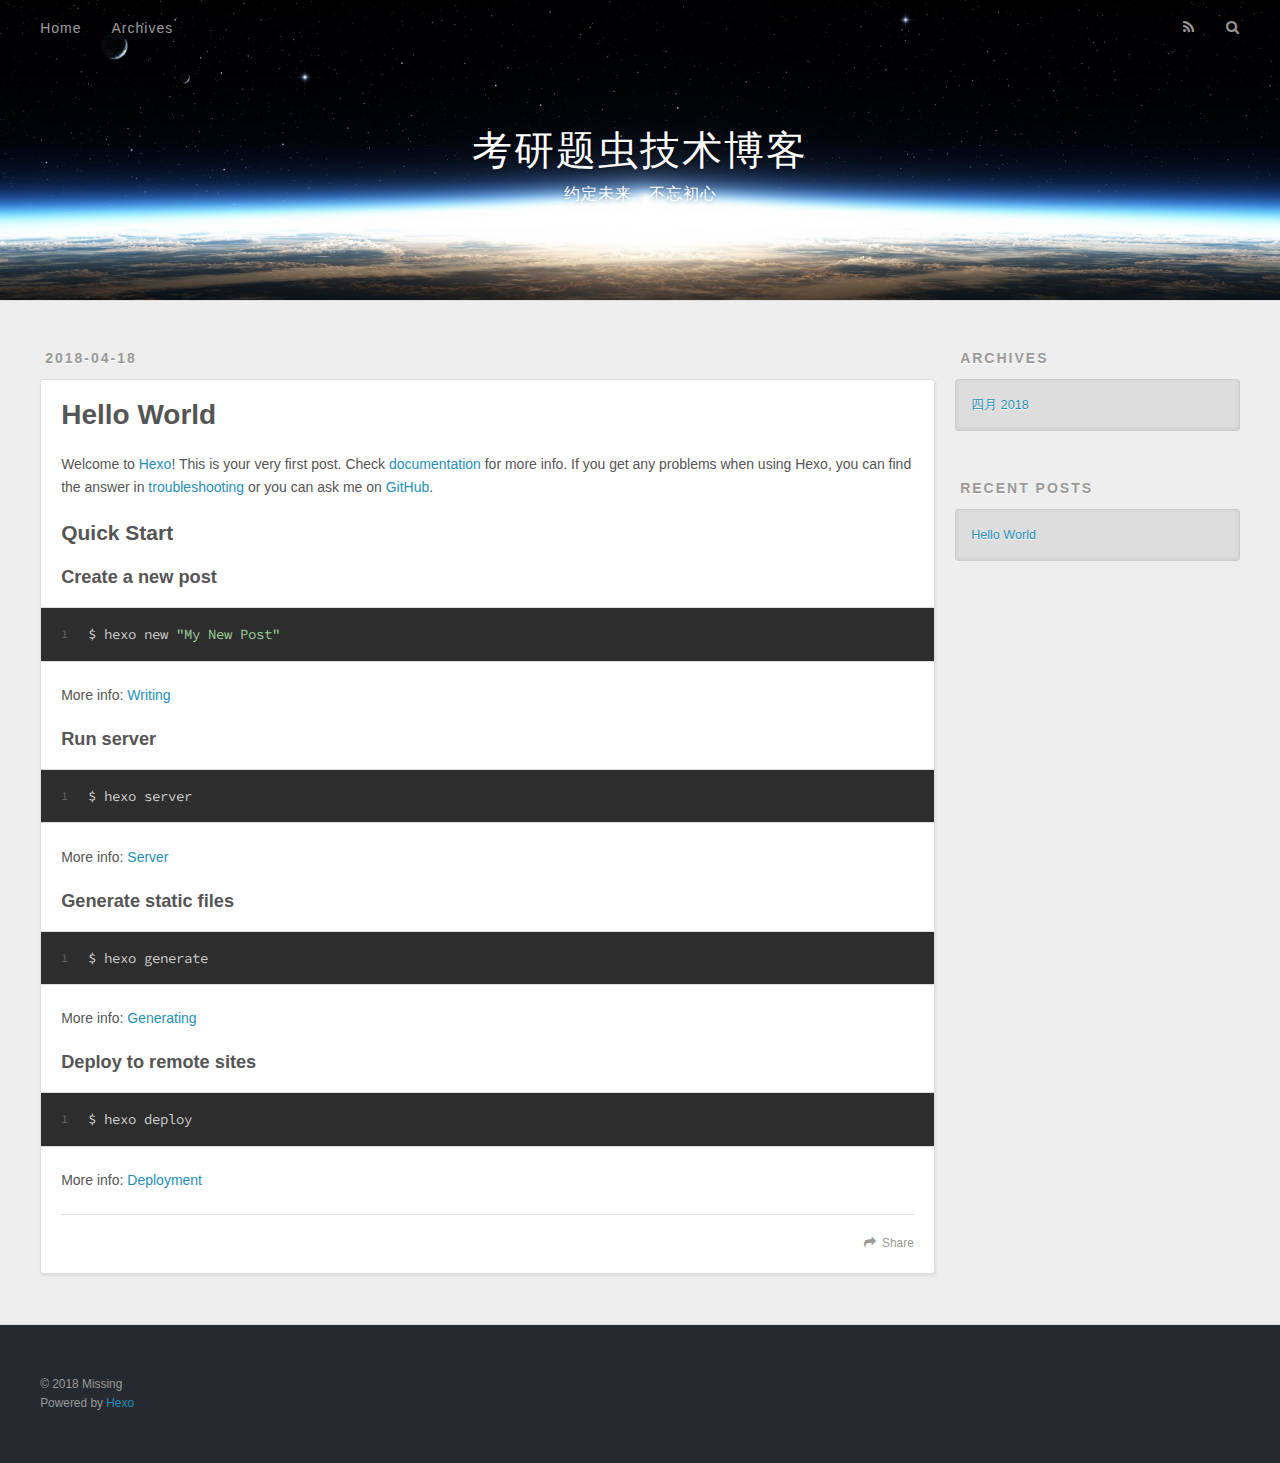
==== index.html @ b91910b0 "Site updated: 2018-04-18 16:21:21" ====
<!DOCTYPE html>
<html>
<head>
  <meta charset="utf-8">
  

  
  <title>考研题虫技术博客</title>
  <meta name="viewport" content="width=device-width, initial-scale=1, maximum-scale=1">
  <meta name="description" content="专注于教育学考研的App，你值得拥有！">
<meta property="og:type" content="website">
<meta property="og:title" content="考研题虫技术博客">
<meta property="og:url" content="http://yoursite.com/index.html">
<meta property="og:site_name" content="考研题虫技术博客">
<meta property="og:description" content="专注于教育学考研的App，你值得拥有！">
<meta property="og:locale" content="zh-cn">
<meta name="twitter:card" content="summary">
<meta name="twitter:title" content="考研题虫技术博客">
<meta name="twitter:description" content="专注于教育学考研的App，你值得拥有！">
  
    <link rel="alternate" href="/atom.xml" title="考研题虫技术博客" type="application/atom+xml">
  
  
    <link rel="icon" href="/favicon.png">
  
  
    <link href="//fonts.googleapis.com/css?family=Source+Code+Pro" rel="stylesheet" type="text/css">
  
  <link rel="stylesheet" href="/css/style.css">
</head>

<body>
  <div id="container">
    <div id="wrap">
      <header id="header">
  <div id="banner"></div>
  <div id="header-outer" class="outer">
    <div id="header-title" class="inner">
      <h1 id="logo-wrap">
        <a href="/" id="logo">考研题虫技术博客</a>
      </h1>
      
        <h2 id="subtitle-wrap">
          <a href="/" id="subtitle">约定未来，不忘初心</a>
        </h2>
      
    </div>
    <div id="header-inner" class="inner">
      <nav id="main-nav">
        <a id="main-nav-toggle" class="nav-icon"></a>
        
          <a class="main-nav-link" href="/">Home</a>
        
          <a class="main-nav-link" href="/archives">Archives</a>
        
      </nav>
      <nav id="sub-nav">
        
          <a id="nav-rss-link" class="nav-icon" href="/atom.xml" title="RSS Feed"></a>
        
        <a id="nav-search-btn" class="nav-icon" title="Search"></a>
      </nav>
      <div id="search-form-wrap">
        <form action="//google.com/search" method="get" accept-charset="UTF-8" class="search-form"><input type="search" name="q" class="search-form-input" placeholder="Search"><button type="submit" class="search-form-submit">&#xF002;</button><input type="hidden" name="sitesearch" value="http://yoursite.com"></form>
      </div>
    </div>
  </div>
</header>
      <div class="outer">
        <section id="main">
  
    <article id="post-hello-world" class="article article-type-post" itemscope itemprop="blogPost">
  <div class="article-meta">
    <a href="/2018/04/18/hello-world/" class="article-date">
  <time datetime="2018-04-18T08:07:05.102Z" itemprop="datePublished">2018-04-18</time>
</a>
    
  </div>
  <div class="article-inner">
    
    
      <header class="article-header">
        
  
    <h1 itemprop="name">
      <a class="article-title" href="/2018/04/18/hello-world/">Hello World</a>
    </h1>
  

      </header>
    
    <div class="article-entry" itemprop="articleBody">
      
        <p>Welcome to <a href="https://hexo.io/" target="_blank" rel="noopener">Hexo</a>! This is your very first post. Check <a href="https://hexo.io/docs/" target="_blank" rel="noopener">documentation</a> for more info. If you get any problems when using Hexo, you can find the answer in <a href="https://hexo.io/docs/troubleshooting.html" target="_blank" rel="noopener">troubleshooting</a> or you can ask me on <a href="https://github.com/hexojs/hexo/issues" target="_blank" rel="noopener">GitHub</a>.</p>
<h2 id="Quick-Start"><a href="#Quick-Start" class="headerlink" title="Quick Start"></a>Quick Start</h2><h3 id="Create-a-new-post"><a href="#Create-a-new-post" class="headerlink" title="Create a new post"></a>Create a new post</h3><figure class="highlight bash"><table><tr><td class="gutter"><pre><span class="line">1</span><br></pre></td><td class="code"><pre><span class="line">$ hexo new <span class="string">"My New Post"</span></span><br></pre></td></tr></table></figure>
<p>More info: <a href="https://hexo.io/docs/writing.html" target="_blank" rel="noopener">Writing</a></p>
<h3 id="Run-server"><a href="#Run-server" class="headerlink" title="Run server"></a>Run server</h3><figure class="highlight bash"><table><tr><td class="gutter"><pre><span class="line">1</span><br></pre></td><td class="code"><pre><span class="line">$ hexo server</span><br></pre></td></tr></table></figure>
<p>More info: <a href="https://hexo.io/docs/server.html" target="_blank" rel="noopener">Server</a></p>
<h3 id="Generate-static-files"><a href="#Generate-static-files" class="headerlink" title="Generate static files"></a>Generate static files</h3><figure class="highlight bash"><table><tr><td class="gutter"><pre><span class="line">1</span><br></pre></td><td class="code"><pre><span class="line">$ hexo generate</span><br></pre></td></tr></table></figure>
<p>More info: <a href="https://hexo.io/docs/generating.html" target="_blank" rel="noopener">Generating</a></p>
<h3 id="Deploy-to-remote-sites"><a href="#Deploy-to-remote-sites" class="headerlink" title="Deploy to remote sites"></a>Deploy to remote sites</h3><figure class="highlight bash"><table><tr><td class="gutter"><pre><span class="line">1</span><br></pre></td><td class="code"><pre><span class="line">$ hexo deploy</span><br></pre></td></tr></table></figure>
<p>More info: <a href="https://hexo.io/docs/deployment.html" target="_blank" rel="noopener">Deployment</a></p>

      
    </div>
    <footer class="article-footer">
      <a data-url="http://yoursite.com/2018/04/18/hello-world/" data-id="cjg4tvhi80000l7fyhtbdr0o0" class="article-share-link">Share</a>
      
      
    </footer>
  </div>
  
</article>


  


</section>
        
          <aside id="sidebar">
  
    

  
    

  
    
  
    
  <div class="widget-wrap">
    <h3 class="widget-title">Archives</h3>
    <div class="widget">
      <ul class="archive-list"><li class="archive-list-item"><a class="archive-list-link" href="/archives/2018/04/">四月 2018</a></li></ul>
    </div>
  </div>


  
    
  <div class="widget-wrap">
    <h3 class="widget-title">Recent Posts</h3>
    <div class="widget">
      <ul>
        
          <li>
            <a href="/2018/04/18/hello-world/">Hello World</a>
          </li>
        
      </ul>
    </div>
  </div>

  
</aside>
        
      </div>
      <footer id="footer">
  
  <div class="outer">
    <div id="footer-info" class="inner">
      &copy; 2018 Missing<br>
      Powered by <a href="http://hexo.io/" target="_blank">Hexo</a>
    </div>
  </div>
</footer>
    </div>
    <nav id="mobile-nav">
  
    <a href="/" class="mobile-nav-link">Home</a>
  
    <a href="/archives" class="mobile-nav-link">Archives</a>
  
</nav>
    

<script src="//ajax.googleapis.com/ajax/libs/jquery/2.0.3/jquery.min.js"></script>


  <link rel="stylesheet" href="/fancybox/jquery.fancybox.css">
  <script src="/fancybox/jquery.fancybox.pack.js"></script>


<script src="/js/script.js"></script>



  </div>
</body>
</html>
---- css/style.css ----
body {
  width: 100%;
}
body:before,
body:after {
  content: "";
  display: table;
}
body:after {
  clear: both;
}
html,
body,
div,
span,
applet,
object,
iframe,
h1,
h2,
h3,
h4,
h5,
h6,
p,
blockquote,
pre,
a,
abbr,
acronym,
address,
big,
cite,
code,
del,
dfn,
em,
img,
ins,
kbd,
q,
s,
samp,
small,
strike,
strong,
sub,
sup,
tt,
var,
dl,
dt,
dd,
ol,
ul,
li,
fieldset,
form,
label,
legend,
table,
caption,
tbody,
tfoot,
thead,
tr,
th,
td {
  margin: 0;
  padding: 0;
  border: 0;
  outline: 0;
  font-weight: inherit;
  font-style: inherit;
  font-family: inherit;
  font-size: 100%;
  vertical-align: baseline;
}
body {
  line-height: 1;
  color: #000;
  background: #fff;
}
ol,
ul {
  list-style: none;
}
table {
  border-collapse: separate;
  border-spacing: 0;
  vertical-align: middle;
}
caption,
th,
td {
  text-align: left;
  font-weight: normal;
  vertical-align: middle;
}
a img {
  border: none;
}
input,
button {
  margin: 0;
  padding: 0;
}
input::-moz-focus-inner,
button::-moz-focus-inner {
  border: 0;
  padding: 0;
}
@font-face {
  font-family: FontAwesome;
  font-style: normal;
  font-weight: normal;
  src: url("fonts/fontawesome-webfont.eot?v=#4.0.3");
  src: url("fonts/fontawesome-webfont.eot?#iefix&v=#4.0.3") format("embedded-opentype"), url("fonts/fontawesome-webfont.woff?v=#4.0.3") format("woff"), url("fonts/fontawesome-webfont.ttf?v=#4.0.3") format("truetype"), url("fonts/fontawesome-webfont.svg#fontawesomeregular?v=#4.0.3") format("svg");
}
html,
body,
#container {
  height: 100%;
}
body {
  background: #eee;
  font: 14px -apple-system, BlinkMacSystemFont, "Segoe UI", "Roboto", "Oxygen", "Ubuntu", "Cantarell", "Fira Sans", "Droid Sans", "Helvetica Neue", sans-serif;
  -webkit-text-size-adjust: 100%;
}
.outer {
  max-width: 1220px;
  margin: 0 auto;
  padding: 0 20px;
}
.outer:before,
.outer:after {
  content: "";
  display: table;
}
.outer:after {
  clear: both;
}
.inner {
  display: inline;
  float: left;
  width: 98.33333333333333%;
  margin: 0 0.833333333333333%;
}
.left,
.alignleft {
  float: left;
}
.right,
.alignright {
  float: right;
}
.clear {
  clear: both;
}
#container {
  position: relative;
}
.mobile-nav-on {
  overflow: hidden;
}
#wrap {
  height: 100%;
  width: 100%;
  position: absolute;
  top: 0;
  left: 0;
  -webkit-transition: 0.2s ease-out;
  -moz-transition: 0.2s ease-out;
  -ms-transition: 0.2s ease-out;
  transition: 0.2s ease-out;
  z-index: 1;
  background: #eee;
}
.mobile-nav-on #wrap {
  left: 280px;
}
@media screen and (min-width: 768px) {
  #main {
    display: inline;
    float: left;
    width: 73.33333333333333%;
    margin: 0 0.833333333333333%;
  }
}
.article-date,
.article-category-link,
.archive-year,
.widget-title {
  text-decoration: none;
  text-transform: uppercase;
  letter-spacing: 2px;
  color: #999;
  margin-bottom: 1em;
  margin-left: 5px;
  line-height: 1em;
  text-shadow: 0 1px #fff;
  font-weight: bold;
}
.article-inner,
.archive-article-inner {
  background: #fff;
  -webkit-box-shadow: 1px 2px 3px #ddd;
  box-shadow: 1px 2px 3px #ddd;
  border: 1px solid #ddd;
  border-radius: 3px;
}
.article-entry h1,
.widget h1 {
  font-size: 2em;
}
.article-entry h2,
.widget h2 {
  font-size: 1.5em;
}
.article-entry h3,
.widget h3 {
  font-size: 1.3em;
}
.article-entry h4,
.widget h4 {
  font-size: 1.2em;
}
.article-entry h5,
.widget h5 {
  font-size: 1em;
}
.article-entry h6,
.widget h6 {
  font-size: 1em;
  color: #999;
}
.article-entry hr,
.widget hr {
  border: 1px dashed #ddd;
}
.article-entry strong,
.widget strong {
  font-weight: bold;
}
.article-entry em,
.widget em,
.article-entry cite,
.widget cite {
  font-style: italic;
}
.article-entry sup,
.widget sup,
.article-entry sub,
.widget sub {
  font-size: 0.75em;
  line-height: 0;
  position: relative;
  vertical-align: baseline;
}
.article-entry sup,
.widget sup {
  top: -0.5em;
}
.article-entry sub,
.widget sub {
  bottom: -0.2em;
}
.article-entry small,
.widget small {
  font-size: 0.85em;
}
.article-entry acronym,
.widget acronym,
.article-entry abbr,
.widget abbr {
  border-bottom: 1px dotted;
}
.article-entry ul,
.widget ul,
.article-entry ol,
.widget ol,
.article-entry dl,
.widget dl {
  margin: 0 20px;
  line-height: 1.6em;
}
.article-entry ul ul,
.widget ul ul,
.article-entry ol ul,
.widget ol ul,
.article-entry ul ol,
.widget ul ol,
.article-entry ol ol,
.widget ol ol {
  margin-top: 0;
  margin-bottom: 0;
}
.article-entry ul,
.widget ul {
  list-style: disc;
}
.article-entry ol,
.widget ol {
  list-style: decimal;
}
.article-entry dt,
.widget dt {
  font-weight: bold;
}
#header {
  height: 300px;
  position: relative;
  border-bottom: 1px solid #ddd;
}
#header:before,
#header:after {
  content: "";
  position: absolute;
  left: 0;
  right: 0;
  height: 40px;
}
#header:before {
  top: 0;
  background: -webkit-linear-gradient(rgba(0,0,0,0.2), transparent);
  background: -moz-linear-gradient(rgba(0,0,0,0.2), transparent);
  background: -ms-linear-gradient(rgba(0,0,0,0.2), transparent);
  background: linear-gradient(rgba(0,0,0,0.2), transparent);
}
#header:after {
  bottom: 0;
  background: -webkit-linear-gradient(transparent, rgba(0,0,0,0.2));
  background: -moz-linear-gradient(transparent, rgba(0,0,0,0.2));
  background: -ms-linear-gradient(transparent, rgba(0,0,0,0.2));
  background: linear-gradient(transparent, rgba(0,0,0,0.2));
}
#header-outer {
  height: 100%;
  position: relative;
}
#header-inner {
  position: relative;
  overflow: hidden;
}
#banner {
  position: absolute;
  top: 0;
  left: 0;
  width: 100%;
  height: 100%;
  background: url("images/banner.jpg") center #000;
  -webkit-background-size: cover;
  -moz-background-size: cover;
  background-size: cover;
  z-index: -1;
}
#header-title {
  text-align: center;
  height: 40px;
  position: absolute;
  top: 50%;
  left: 0;
  margin-top: -20px;
}
#logo,
#subtitle {
  text-decoration: none;
  color: #fff;
  font-weight: 300;
  text-shadow: 0 1px 4px rgba(0,0,0,0.3);
}
#logo {
  font-size: 40px;
  line-height: 40px;
  letter-spacing: 2px;
}
#subtitle {
  font-size: 16px;
  line-height: 16px;
  letter-spacing: 1px;
}
#subtitle-wrap {
  margin-top: 16px;
}
#main-nav {
  float: left;
  margin-left: -15px;
}
.nav-icon,
.main-nav-link {
  float: left;
  color: #fff;
  opacity: 0.6;
  text-decoration: none;
  text-shadow: 0 1px rgba(0,0,0,0.2);
  -webkit-transition: opacity 0.2s;
  -moz-transition: opacity 0.2s;
  -ms-transition: opacity 0.2s;
  transition: opacity 0.2s;
  display: block;
  padding: 20px 15px;
}
.nav-icon:hover,
.main-nav-link:hover {
  opacity: 1;
}
.nav-icon {
  font-family: FontAwesome;
  text-align: center;
  font-size: 14px;
  width: 14px;
  height: 14px;
  padding: 20px 15px;
  position: relative;
  cursor: pointer;
}
.main-nav-link {
  font-weight: 300;
  letter-spacing: 1px;
}
@media screen and (max-width: 479px) {
  .main-nav-link {
    display: none;
  }
}
#main-nav-toggle {
  display: none;
}
#main-nav-toggle:before {
  content: "\f0c9";
}
@media screen and (max-width: 479px) {
  #main-nav-toggle {
    display: block;
  }
}
#sub-nav {
  float: right;
  margin-right: -15px;
}
#nav-rss-link:before {
  content: "\f09e";
}
#nav-search-btn:before {
  content: "\f002";
}
#search-form-wrap {
  position: absolute;
  top: 15px;
  width: 150px;
  height: 30px;
  right: -150px;
  opacity: 0;
  -webkit-transition: 0.2s ease-out;
  -moz-transition: 0.2s ease-out;
  -ms-transition: 0.2s ease-out;
  transition: 0.2s ease-out;
}
#search-form-wrap.on {
  opacity: 1;
  right: 0;
}
@media screen and (max-width: 479px) {
  #search-form-wrap {
    width: 100%;
    right: -100%;
  }
}
.search-form {
  position: absolute;
  top: 0;
  left: 0;
  right: 0;
  background: #fff;
  padding: 5px 15px;
  border-radius: 15px;
  -webkit-box-shadow: 0 0 10px rgba(0,0,0,0.3);
  box-shadow: 0 0 10px rgba(0,0,0,0.3);
}
.search-form-input {
  border: none;
  background: none;
  color: #555;
  width: 100%;
  font: 13px -apple-system, BlinkMacSystemFont, "Segoe UI", "Roboto", "Oxygen", "Ubuntu", "Cantarell", "Fira Sans", "Droid Sans", "Helvetica Neue", sans-serif;
  outline: none;
}
.search-form-input::-webkit-search-results-decoration,
.search-form-input::-webkit-search-cancel-button {
  -webkit-appearance: none;
}
.search-form-submit {
  position: absolute;
  top: 50%;
  right: 10px;
  margin-top: -7px;
  font: 13px FontAwesome;
  border: none;
  background: none;
  color: #bbb;
  cursor: pointer;
}
.search-form-submit:hover,
.search-form-submit:focus {
  color: #777;
}
.article {
  margin: 50px 0;
}
.article-inner {
  overflow: hidden;
}
.article-meta:before,
.article-meta:after {
  content: "";
  display: table;
}
.article-meta:after {
  clear: both;
}
.article-date {
  float: left;
}
.article-category {
  float: left;
  line-height: 1em;
  color: #ccc;
  text-shadow: 0 1px #fff;
  margin-left: 8px;
}
.article-category:before {
  content: "\2022";
}
.article-category-link {
  margin: 0 12px 1em;
}
.article-header {
  padding: 20px 20px 0;
}
.article-title {
  text-decoration: none;
  font-size: 2em;
  font-weight: bold;
  color: #555;
  line-height: 1.1em;
  -webkit-transition: color 0.2s;
  -moz-transition: color 0.2s;
  -ms-transition: color 0.2s;
  transition: color 0.2s;
}
a.article-title:hover {
  color: #258fb8;
}
.article-entry {
  color: #555;
  padding: 0 20px;
}
.article-entry:before,
.article-entry:after {
  content: "";
  display: table;
}
.article-entry:after {
  clear: both;
}
.article-entry p,
.article-entry table {
  line-height: 1.6em;
  margin: 1.6em 0;
}
.article-entry h1,
.article-entry h2,
.article-entry h3,
.article-entry h4,
.article-entry h5,
.article-entry h6 {
  font-weight: bold;
}
.article-entry h1,
.article-entry h2,
.article-entry h3,
.article-entry h4,
.article-entry h5,
.article-entry h6 {
  line-height: 1.1em;
  margin: 1.1em 0;
}
.article-entry a {
  color: #258fb8;
  text-decoration: none;
}
.article-entry a:hover {
  text-decoration: underline;
}
.article-entry ul,
.article-entry ol,
.article-entry dl {
  margin-top: 1.6em;
  margin-bottom: 1.6em;
}
.article-entry img,
.article-entry video {
  max-width: 100%;
  height: auto;
  display: block;
  margin: auto;
}
.article-entry iframe {
  border: none;
}
.article-entry table {
  width: 100%;
  border-collapse: collapse;
  border-spacing: 0;
}
.article-entry th {
  font-weight: bold;
  border-bottom: 3px solid #ddd;
  padding-bottom: 0.5em;
}
.article-entry td {
  border-bottom: 1px solid #ddd;
  padding: 10px 0;
}
.article-entry blockquote {
  font-family: Georgia, "Times New Roman", serif;
  font-size: 1.4em;
  margin: 1.6em 20px;
  text-align: center;
}
.article-entry blockquote footer {
  font-size: 14px;
  margin: 1.6em 0;
  font-family: -apple-system, BlinkMacSystemFont, "Segoe UI", "Roboto", "Oxygen", "Ubuntu", "Cantarell", "Fira Sans", "Droid Sans", "Helvetica Neue", sans-serif;
}
.article-entry blockquote footer cite:before {
  content: "—";
  padding: 0 0.5em;
}
.article-entry .pullquote {
  text-align: left;
  width: 45%;
  margin: 0;
}
.article-entry .pullquote.left {
  margin-left: 0.5em;
  margin-right: 1em;
}
.article-entry .pullquote.right {
  margin-right: 0.5em;
  margin-left: 1em;
}
.article-entry .caption {
  color: #999;
  display: block;
  font-size: 0.9em;
  margin-top: 0.5em;
  position: relative;
  text-align: center;
}
.article-entry .video-container {
  position: relative;
  padding-top: 56.25%;
  height: 0;
  overflow: hidden;
}
.article-entry .video-container iframe,
.article-entry .video-container object,
.article-entry .video-container embed {
  position: absolute;
  top: 0;
  left: 0;
  width: 100%;
  height: 100%;
  margin-top: 0;
}
.article-more-link a {
  display: inline-block;
  line-height: 1em;
  padding: 6px 15px;
  border-radius: 15px;
  background: #eee;
  color: #999;
  text-shadow: 0 1px #fff;
  text-decoration: none;
}
.article-more-link a:hover {
  background: #258fb8;
  color: #fff;
  text-decoration: none;
  text-shadow: 0 1px #1e7293;
}
.article-footer {
  font-size: 0.85em;
  line-height: 1.6em;
  border-top: 1px solid #ddd;
  padding-top: 1.6em;
  margin: 0 20px 20px;
}
.article-footer:before,
.article-footer:after {
  content: "";
  display: table;
}
.article-footer:after {
  clear: both;
}
.article-footer a {
  color: #999;
  text-decoration: none;
}
.article-footer a:hover {
  color: #555;
}
.article-tag-list-item {
  float: left;
  margin-right: 10px;
}
.article-tag-list-link:before {
  content: "#";
}
.article-comment-link {
  float: right;
}
.article-comment-link:before {
  content: "\f075";
  font-family: FontAwesome;
  padding-right: 8px;
}
.article-share-link {
  cursor: pointer;
  float: right;
  margin-left: 20px;
}
.article-share-link:before {
  content: "\f064";
  font-family: FontAwesome;
  padding-right: 6px;
}
#article-nav {
  position: relative;
}
#article-nav:before,
#article-nav:after {
  content: "";
  display: table;
}
#article-nav:after {
  clear: both;
}
@media screen and (min-width: 768px) {
  #article-nav {
    margin: 50px 0;
  }
  #article-nav:before {
    width: 8px;
    height: 8px;
    position: absolute;
    top: 50%;
    left: 50%;
    margin-top: -4px;
    margin-left: -4px;
    content: "";
    border-radius: 50%;
    background: #ddd;
    -webkit-box-shadow: 0 1px 2px #fff;
    box-shadow: 0 1px 2px #fff;
  }
}
.article-nav-link-wrap {
  text-decoration: none;
  text-shadow: 0 1px #fff;
  color: #999;
  -webkit-box-sizing: border-box;
  -moz-box-sizing: border-box;
  box-sizing: border-box;
  margin-top: 50px;
  text-align: center;
  display: block;
}
.article-nav-link-wrap:hover {
  color: #555;
}
@media screen and (min-width: 768px) {
  .article-nav-link-wrap {
    width: 50%;
    margin-top: 0;
  }
}
@media screen and (min-width: 768px) {
  #article-nav-newer {
    float: left;
    text-align: right;
    padding-right: 20px;
  }
}
@media screen and (min-width: 768px) {
  #article-nav-older {
    float: right;
    text-align: left;
    padding-left: 20px;
  }
}
.article-nav-caption {
  text-transform: uppercase;
  letter-spacing: 2px;
  color: #ddd;
  line-height: 1em;
  font-weight: bold;
}
#article-nav-newer .article-nav-caption {
  margin-right: -2px;
}
.article-nav-title {
  font-size: 0.85em;
  line-height: 1.6em;
  margin-top: 0.5em;
}
.article-share-box {
  position: absolute;
  display: none;
  background: #fff;
  -webkit-box-shadow: 1px 2px 10px rgba(0,0,0,0.2);
  box-shadow: 1px 2px 10px rgba(0,0,0,0.2);
  border-radius: 3px;
  margin-left: -145px;
  overflow: hidden;
  z-index: 1;
}
.article-share-box.on {
  display: block;
}
.article-share-input {
  width: 100%;
  background: none;
  -webkit-box-sizing: border-box;
  -moz-box-sizing: border-box;
  box-sizing: border-box;
  font: 14px -apple-system, BlinkMacSystemFont, "Segoe UI", "Roboto", "Oxygen", "Ubuntu", "Cantarell", "Fira Sans", "Droid Sans", "Helvetica Neue", sans-serif;
  padding: 0 15px;
  color: #555;
  outline: none;
  border: 1px solid #ddd;
  border-radius: 3px 3px 0 0;
  height: 36px;
  line-height: 36px;
}
.article-share-links {
  background: #eee;
}
.article-share-links:before,
.article-share-links:after {
  content: "";
  display: table;
}
.article-share-links:after {
  clear: both;
}
.article-share-twitter,
.article-share-facebook,
.article-share-pinterest,
.article-share-google {
  width: 50px;
  height: 36px;
  display: block;
  float: left;
  position: relative;
  color: #999;
  text-shadow: 0 1px #fff;
}
.article-share-twitter:before,
.article-share-facebook:before,
.article-share-pinterest:before,
.article-share-google:before {
  font-size: 20px;
  font-family: FontAwesome;
  width: 20px;
  height: 20px;
  position: absolute;
  top: 50%;
  left: 50%;
  margin-top: -10px;
  margin-left: -10px;
  text-align: center;
}
.article-share-twitter:hover,
.article-share-facebook:hover,
.article-share-pinterest:hover,
.article-share-google:hover {
  color: #fff;
}
.article-share-twitter:before {
  content: "\f099";
}
.article-share-twitter:hover {
  background: #00aced;
  text-shadow: 0 1px #008abe;
}
.article-share-facebook:before {
  content: "\f09a";
}
.article-share-facebook:hover {
  background: #3b5998;
  text-shadow: 0 1px #2f477a;
}
.article-share-pinterest:before {
  content: "\f0d2";
}
.article-share-pinterest:hover {
  background: #cb2027;
  text-shadow: 0 1px #a21a1f;
}
.article-share-google:before {
  content: "\f0d5";
}
.article-share-google:hover {
  background: #dd4b39;
  text-shadow: 0 1px #be3221;
}
.article-gallery {
  background: #000;
  position: relative;
}
.article-gallery-photos {
  position: relative;
  overflow: hidden;
}
.article-gallery-img {
  display: none;
  max-width: 100%;
}
.article-gallery-img:first-child {
  display: block;
}
.article-gallery-img.loaded {
  position: absolute;
  display: block;
}
.article-gallery-img img {
  display: block;
  max-width: 100%;
  margin: 0 auto;
}
#comments {
  background: #fff;
  -webkit-box-shadow: 1px 2px 3px #ddd;
  box-shadow: 1px 2px 3px #ddd;
  padding: 20px;
  border: 1px solid #ddd;
  border-radius: 3px;
  margin: 50px 0;
}
#comments a {
  color: #258fb8;
}
.archives-wrap {
  margin: 50px 0;
}
.archives:before,
.archives:after {
  content: "";
  display: table;
}
.archives:after {
  clear: both;
}
.archive-year-wrap {
  margin-bottom: 1em;
}
.archives {
  -webkit-column-gap: 10px;
  -moz-column-gap: 10px;
  column-gap: 10px;
}
@media screen and (min-width: 480px) and (max-width: 767px) {
  .archives {
    -webkit-column-count: 2;
    -moz-column-count: 2;
    column-count: 2;
  }
}
@media screen and (min-width: 768px) {
  .archives {
    -webkit-column-count: 3;
    -moz-column-count: 3;
    column-count: 3;
  }
}
.archive-article {
  -webkit-column-break-inside: avoid;
  page-break-inside: avoid;
  overflow: hidden;
  break-inside: avoid-column;
}
.archive-article-inner {
  padding: 10px;
  margin-bottom: 15px;
}
.archive-article-title {
  text-decoration: none;
  font-weight: bold;
  color: #555;
  -webkit-transition: color 0.2s;
  -moz-transition: color 0.2s;
  -ms-transition: color 0.2s;
  transition: color 0.2s;
  line-height: 1.6em;
}
.archive-article-title:hover {
  color: #258fb8;
}
.archive-article-footer {
  margin-top: 1em;
}
.archive-article-date {
  color: #999;
  text-decoration: none;
  font-size: 0.85em;
  line-height: 1em;
  margin-bottom: 0.5em;
  display: block;
}
#page-nav {
  margin: 50px auto;
  background: #fff;
  -webkit-box-shadow: 1px 2px 3px #ddd;
  box-shadow: 1px 2px 3px #ddd;
  border: 1px solid #ddd;
  border-radius: 3px;
  text-align: center;
  color: #999;
  overflow: hidden;
}
#page-nav:before,
#page-nav:after {
  content: "";
  display: table;
}
#page-nav:after {
  clear: both;
}
#page-nav a,
#page-nav span {
  padding: 10px 20px;
  line-height: 1;
  height: 2ex;
}
#page-nav a {
  color: #999;
  text-decoration: none;
}
#page-nav a:hover {
  background: #999;
  color: #fff;
}
#page-nav .prev {
  float: left;
}
#page-nav .next {
  float: right;
}
#page-nav .page-number {
  display: inline-block;
}
@media screen and (max-width: 479px) {
  #page-nav .page-number {
    display: none;
  }
}
#page-nav .current {
  color: #555;
  font-weight: bold;
}
#page-nav .space {
  color: #ddd;
}
#footer {
  background: #262a30;
  padding: 50px 0;
  border-top: 1px solid #ddd;
  color: #999;
}
#footer a {
  color: #258fb8;
  text-decoration: none;
}
#footer a:hover {
  text-decoration: underline;
}
#footer-info {
  line-height: 1.6em;
  font-size: 0.85em;
}
.article-entry pre,
.article-entry .highlight {
  background: #2d2d2d;
  margin: 0 -20px;
  padding: 15px 20px;
  border-style: solid;
  border-color: #ddd;
  border-width: 1px 0;
  overflow: auto;
  color: #ccc;
  line-height: 22.400000000000002px;
}
.article-entry .highlight .gutter pre,
.article-entry .gist .gist-file .gist-data .line-numbers {
  color: #666;
  font-size: 0.85em;
}
.article-entry pre,
.article-entry code {
  font-family: "Source Code Pro", Consolas, Monaco, Menlo, Consolas, monospace;
}
.article-entry code {
  background: #eee;
  text-shadow: 0 1px #fff;
  padding: 0 0.3em;
}
.article-entry pre code {
  background: none;
  text-shadow: none;
  padding: 0;
}
.article-entry .highlight pre {
  border: none;
  margin: 0;
  padding: 0;
}
.article-entry .highlight table {
  margin: 0;
  width: auto;
}
.article-entry .highlight td {
  border: none;
  padding: 0;
}
.article-entry .highlight figcaption {
  font-size: 0.85em;
  color: #999;
  line-height: 1em;
  margin-bottom: 1em;
}
.article-entry .highlight figcaption:before,
.article-entry .highlight figcaption:after {
  content: "";
  display: table;
}
.article-entry .highlight figcaption:after {
  clear: both;
}
.article-entry .highlight figcaption a {
  float: right;
}
.article-entry .highlight .gutter pre {
  text-align: right;
  padding-right: 20px;
}
.article-entry .highlight .line {
  height: 22.400000000000002px;
}
.article-entry .highlight .line.marked {
  background: #515151;
}
.article-entry .gist {
  margin: 0 -20px;
  border-style: solid;
  border-color: #ddd;
  border-width: 1px 0;
  background: #2d2d2d;
  padding: 15px 20px 15px 0;
}
.article-entry .gist .gist-file {
  border: none;
  font-family: "Source Code Pro", Consolas, Monaco, Menlo, Consolas, monospace;
  margin: 0;
}
.article-entry .gist .gist-file .gist-data {
  background: none;
  border: none;
}
.article-entry .gist .gist-file .gist-data .line-numbers {
  background: none;
  border: none;
  padding: 0 20px 0 0;
}
.article-entry .gist .gist-file .gist-data .line-data {
  padding: 0 !important;
}
.article-entry .gist .gist-file .highlight {
  margin: 0;
  padding: 0;
  border: none;
}
.article-entry .gist .gist-file .gist-meta {
  background: #2d2d2d;
  color: #999;
  font: 0.85em -apple-system, BlinkMacSystemFont, "Segoe UI", "Roboto", "Oxygen", "Ubuntu", "Cantarell", "Fira Sans", "Droid Sans", "Helvetica Neue", sans-serif;
  text-shadow: 0 0;
  padding: 0;
  margin-top: 1em;
  margin-left: 20px;
}
.article-entry .gist .gist-file .gist-meta a {
  color: #258fb8;
  font-weight: normal;
}
.article-entry .gist .gist-file .gist-meta a:hover {
  text-decoration: underline;
}
pre .comment,
pre .title {
  color: #999;
}
pre .variable,
pre .attribute,
pre .tag,
pre .regexp,
pre .ruby .constant,
pre .xml .tag .title,
pre .xml .pi,
pre .xml .doctype,
pre .html .doctype,
pre .css .id,
pre .css .class,
pre .css .pseudo {
  color: #f2777a;
}
pre .number,
pre .preprocessor,
pre .built_in,
pre .literal,
pre .params,
pre .constant {
  color: #f99157;
}
pre .class,
pre .ruby .class .title,
pre .css .rules .attribute {
  color: #9c9;
}
pre .string,
pre .value,
pre .inheritance,
pre .header,
pre .ruby .symbol,
pre .xml .cdata {
  color: #9c9;
}
pre .css .hexcolor {
  color: #6cc;
}
pre .function,
pre .python .decorator,
pre .python .title,
pre .ruby .function .title,
pre .ruby .title .keyword,
pre .perl .sub,
pre .javascript .title,
pre .coffeescript .title {
  color: #69c;
}
pre .keyword,
pre .javascript .function {
  color: #c9c;
}
@media screen and (max-width: 479px) {
  #mobile-nav {
    position: absolute;
    top: 0;
    left: 0;
    width: 280px;
    height: 100%;
    background: #191919;
    border-right: 1px solid #fff;
  }
}
@media screen and (max-width: 479px) {
  .mobile-nav-link {
    display: block;
    color: #999;
    text-decoration: none;
    padding: 15px 20px;
    font-weight: bold;
  }
  .mobile-nav-link:hover {
    color: #fff;
  }
}
@media screen and (min-width: 768px) {
  #sidebar {
    display: inline;
    float: left;
    width: 23.333333333333332%;
    margin: 0 0.833333333333333%;
  }
}
.widget-wrap {
  margin: 50px 0;
}
.widget {
  color: #777;
  text-shadow: 0 1px #fff;
  background: #ddd;
  -webkit-box-shadow: 0 -1px 4px #ccc inset;
  box-shadow: 0 -1px 4px #ccc inset;
  border: 1px solid #ccc;
  padding: 15px;
  border-radius: 3px;
}
.widget a {
  color: #258fb8;
  text-decoration: none;
}
.widget a:hover {
  text-decoration: underline;
}
.widget ul ul,
.widget ol ul,
.widget dl ul,
.widget ul ol,
.widget ol ol,
.widget dl ol,
.widget ul dl,
.widget ol dl,
.widget dl dl {
  margin-left: 15px;
  list-style: disc;
}
.widget {
  line-height: 1.6em;
  word-wrap: break-word;
  font-size: 0.9em;
}
.widget ul,
.widget ol {
  list-style: none;
  margin: 0;
}
.widget ul ul,
.widget ol ul,
.widget ul ol,
.widget ol ol {
  margin: 0 20px;
}
.widget ul ul,
.widget ol ul {
  list-style: disc;
}
.widget ul ol,
.widget ol ol {
  list-style: decimal;
}
.category-list-count,
.tag-list-count,
.archive-list-count {
  padding-left: 5px;
  color: #999;
  font-size: 0.85em;
}
.category-list-count:before,
.tag-list-count:before,
.archive-list-count:before {
  content: "(";
}
.category-list-count:after,
.tag-list-count:after,
.archive-list-count:after {
  content: ")";
}
.tagcloud a {
  margin-right: 5px;
  display: inline-block;
}
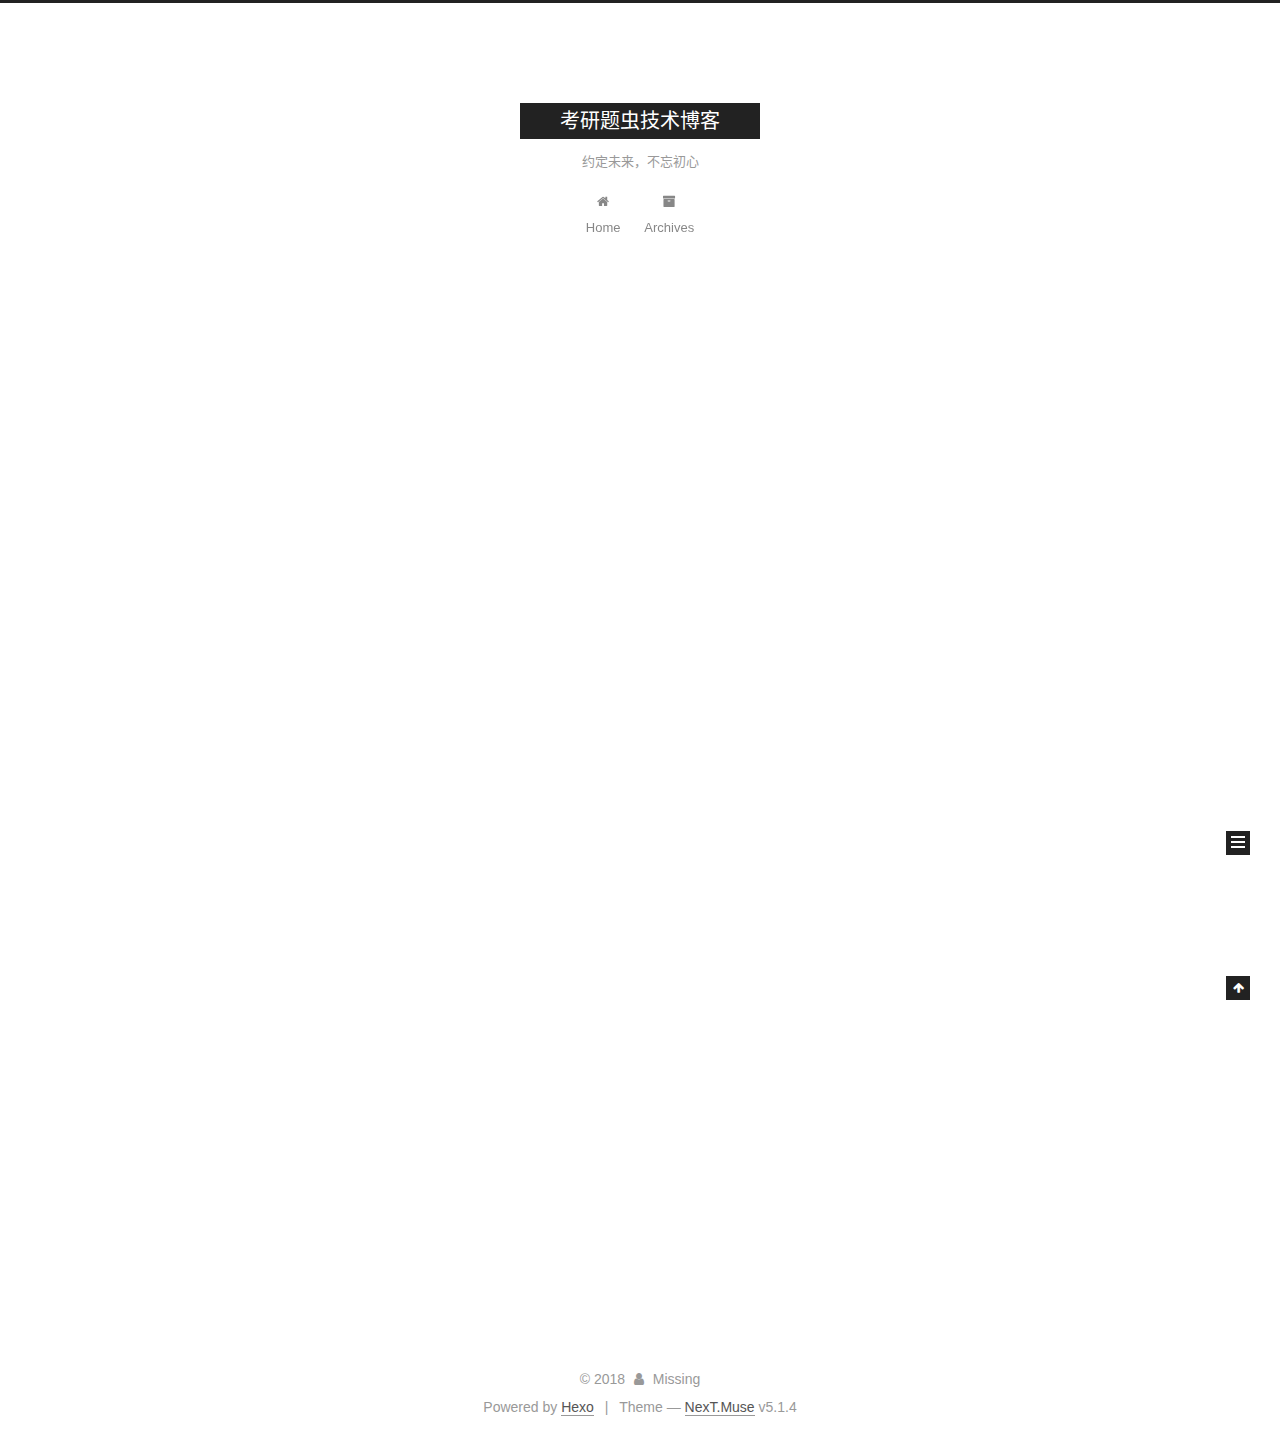
==== commit 7f859eec: "Site updated: 2018-04-18 16:34:32" ====
--- a/index.html
+++ b/index.html
@@ -1,13 +1,85 @@
 <!DOCTYPE html>
-<html>
+
+
+
+  
+
+
+<html class="theme-next muse use-motion" lang="zh-cn">
 <head>
-  <meta charset="utf-8">
-  
-
-  
-  <title>考研题虫技术博客</title>
-  <meta name="viewport" content="width=device-width, initial-scale=1, maximum-scale=1">
-  <meta name="description" content="专注于教育学考研的App，你值得拥有！">
+  <meta charset="UTF-8"/>
+<meta http-equiv="X-UA-Compatible" content="IE=edge" />
+<meta name="viewport" content="width=device-width, initial-scale=1, maximum-scale=1"/>
+<meta name="theme-color" content="#222">
+
+
+
+
+
+
+
+
+
+<meta http-equiv="Cache-Control" content="no-transform" />
+<meta http-equiv="Cache-Control" content="no-siteapp" />
+
+
+
+
+
+
+
+
+
+
+
+
+
+
+
+
+  
+  
+  <link href="/lib/fancybox/source/jquery.fancybox.css?v=2.1.5" rel="stylesheet" type="text/css" />
+
+
+
+
+
+
+
+<link href="/lib/font-awesome/css/font-awesome.min.css?v=4.6.2" rel="stylesheet" type="text/css" />
+
+<link href="/css/main.css?v=5.1.4" rel="stylesheet" type="text/css" />
+
+
+  <link rel="apple-touch-icon" sizes="180x180" href="/images/apple-touch-icon-next.png?v=5.1.4">
+
+
+  <link rel="icon" type="image/png" sizes="32x32" href="/images/favicon-32x32-next.png?v=5.1.4">
+
+
+  <link rel="icon" type="image/png" sizes="16x16" href="/images/favicon-16x16-next.png?v=5.1.4">
+
+
+  <link rel="mask-icon" href="/images/logo.svg?v=5.1.4" color="#222">
+
+
+
+
+
+  <meta name="keywords" content="Hexo, NexT" />
+
+
+
+
+
+
+
+
+
+
+<meta name="description" content="专注于教育学考研的App，你值得拥有！">
 <meta property="og:type" content="website">
 <meta property="og:title" content="考研题虫技术博客">
 <meta property="og:url" content="http://yoursite.com/index.html">
@@ -17,81 +89,221 @@
 <meta name="twitter:card" content="summary">
 <meta name="twitter:title" content="考研题虫技术博客">
 <meta name="twitter:description" content="专注于教育学考研的App，你值得拥有！">
-  
-    <link rel="alternate" href="/atom.xml" title="考研题虫技术博客" type="application/atom+xml">
-  
-  
-    <link rel="icon" href="/favicon.png">
-  
-  
-    <link href="//fonts.googleapis.com/css?family=Source+Code+Pro" rel="stylesheet" type="text/css">
-  
-  <link rel="stylesheet" href="/css/style.css">
+
+
+
+<script type="text/javascript" id="hexo.configurations">
+  var NexT = window.NexT || {};
+  var CONFIG = {
+    root: '/',
+    scheme: 'Muse',
+    version: '5.1.4',
+    sidebar: {"position":"left","display":"post","offset":12,"b2t":false,"scrollpercent":false,"onmobile":false},
+    fancybox: true,
+    tabs: true,
+    motion: {"enable":true,"async":false,"transition":{"post_block":"fadeIn","post_header":"slideDownIn","post_body":"slideDownIn","coll_header":"slideLeftIn","sidebar":"slideUpIn"}},
+    duoshuo: {
+      userId: '0',
+      author: 'Author'
+    },
+    algolia: {
+      applicationID: '',
+      apiKey: '',
+      indexName: '',
+      hits: {"per_page":10},
+      labels: {"input_placeholder":"Search for Posts","hits_empty":"We didn't find any results for the search: ${query}","hits_stats":"${hits} results found in ${time} ms"}
+    }
+  };
+</script>
+
+
+
+  <link rel="canonical" href="http://yoursite.com/"/>
+
+
+
+
+
+  <title>考研题虫技术博客</title>
+  
+
+
+
+
+
+
+
+
 </head>
 
-<body>
-  <div id="container">
-    <div id="wrap">
-      <header id="header">
-  <div id="banner"></div>
-  <div id="header-outer" class="outer">
-    <div id="header-title" class="inner">
-      <h1 id="logo-wrap">
-        <a href="/" id="logo">考研题虫技术博客</a>
-      </h1>
-      
-        <h2 id="subtitle-wrap">
-          <a href="/" id="subtitle">约定未来，不忘初心</a>
-        </h2>
-      
+<body itemscope itemtype="http://schema.org/WebPage" lang="zh-cn">
+
+  
+  
+    
+  
+
+  <div class="container sidebar-position-left 
+  page-home">
+    <div class="headband"></div>
+
+    <header id="header" class="header" itemscope itemtype="http://schema.org/WPHeader">
+      <div class="header-inner"><div class="site-brand-wrapper">
+  <div class="site-meta ">
+    
+
+    <div class="custom-logo-site-title">
+      <a href="/"  class="brand" rel="start">
+        <span class="logo-line-before"><i></i></span>
+        <span class="site-title">考研题虫技术博客</span>
+        <span class="logo-line-after"><i></i></span>
+      </a>
     </div>
-    <div id="header-inner" class="inner">
-      <nav id="main-nav">
-        <a id="main-nav-toggle" class="nav-icon"></a>
-        
-          <a class="main-nav-link" href="/">Home</a>
-        
-          <a class="main-nav-link" href="/archives">Archives</a>
-        
-      </nav>
-      <nav id="sub-nav">
-        
-          <a id="nav-rss-link" class="nav-icon" href="/atom.xml" title="RSS Feed"></a>
-        
-        <a id="nav-search-btn" class="nav-icon" title="Search"></a>
-      </nav>
-      <div id="search-form-wrap">
-        <form action="//google.com/search" method="get" accept-charset="UTF-8" class="search-form"><input type="search" name="q" class="search-form-input" placeholder="Search"><button type="submit" class="search-form-submit">&#xF002;</button><input type="hidden" name="sitesearch" value="http://yoursite.com"></form>
-      </div>
-    </div>
+      
+        <p class="site-subtitle">约定未来，不忘初心</p>
+      
   </div>
-</header>
-      <div class="outer">
-        <section id="main">
-  
-    <article id="post-hello-world" class="article article-type-post" itemscope itemprop="blogPost">
-  <div class="article-meta">
-    <a href="/2018/04/18/hello-world/" class="article-date">
-  <time datetime="2018-04-18T08:07:05.102Z" itemprop="datePublished">2018-04-18</time>
-</a>
-    
+
+  <div class="site-nav-toggle">
+    <button>
+      <span class="btn-bar"></span>
+      <span class="btn-bar"></span>
+      <span class="btn-bar"></span>
+    </button>
   </div>
-  <div class="article-inner">
-    
-    
-      <header class="article-header">
-        
-  
-    <h1 itemprop="name">
-      <a class="article-title" href="/2018/04/18/hello-world/">Hello World</a>
-    </h1>
-  
-
+</div>
+
+<nav class="site-nav">
+  
+
+  
+    <ul id="menu" class="menu">
+      
+        
+        <li class="menu-item menu-item-home">
+          <a href="/" rel="section">
+            
+              <i class="menu-item-icon fa fa-fw fa-home"></i> <br />
+            
+            Home
+          </a>
+        </li>
+      
+        
+        <li class="menu-item menu-item-archives">
+          <a href="/archives/" rel="section">
+            
+              <i class="menu-item-icon fa fa-fw fa-archive"></i> <br />
+            
+            Archives
+          </a>
+        </li>
+      
+
+      
+    </ul>
+  
+
+  
+</nav>
+
+
+
+ </div>
+    </header>
+
+    <main id="main" class="main">
+      <div class="main-inner">
+        <div class="content-wrap">
+          <div id="content" class="content">
+            
+  <section id="posts" class="posts-expand">
+    
+      
+
+  
+
+  
+  
+  
+
+  <article class="post post-type-normal" itemscope itemtype="http://schema.org/Article">
+  
+  
+  
+  <div class="post-block">
+    <link itemprop="mainEntityOfPage" href="http://yoursite.com/2018/04/18/hello-world/">
+
+    <span hidden itemprop="author" itemscope itemtype="http://schema.org/Person">
+      <meta itemprop="name" content="Missing">
+      <meta itemprop="description" content="">
+      <meta itemprop="image" content="/images/avatar.gif">
+    </span>
+
+    <span hidden itemprop="publisher" itemscope itemtype="http://schema.org/Organization">
+      <meta itemprop="name" content="考研题虫技术博客">
+    </span>
+
+    
+      <header class="post-header">
+
+        
+        
+          <h1 class="post-title" itemprop="name headline">
+                
+                <a class="post-title-link" href="/2018/04/18/hello-world/" itemprop="url">考研题虫App技术支持</a></h1>
+        
+
+        <div class="post-meta">
+          <span class="post-time">
+            
+              <span class="post-meta-item-icon">
+                <i class="fa fa-calendar-o"></i>
+              </span>
+              
+                <span class="post-meta-item-text">Posted on</span>
+              
+              <time title="Post created" itemprop="dateCreated datePublished" datetime="2018-04-18T16:07:05+08:00">
+                2018-04-18
+              </time>
+            
+
+            
+
+            
+          </span>
+
+          
+
+          
+            
+          
+
+          
+          
+
+          
+
+          
+
+          
+
+        </div>
       </header>
     
-    <div class="article-entry" itemprop="articleBody">
-      
-        <p>Welcome to <a href="https://hexo.io/" target="_blank" rel="noopener">Hexo</a>! This is your very first post. Check <a href="https://hexo.io/docs/" target="_blank" rel="noopener">documentation</a> for more info. If you get any problems when using Hexo, you can find the answer in <a href="https://hexo.io/docs/troubleshooting.html" target="_blank" rel="noopener">troubleshooting</a> or you can ask me on <a href="https://github.com/hexojs/hexo/issues" target="_blank" rel="noopener">GitHub</a>.</p>
+
+    
+    
+    
+    <div class="post-body" itemprop="articleBody">
+
+      
+      
+
+      
+        
+          
+            <p>Welcome to <a href="https://hexo.io/" target="_blank" rel="noopener">Hexo</a>! This is your very first post. Check <a href="https://hexo.io/docs/" target="_blank" rel="noopener">documentation</a> for more info. If you get any problems when using Hexo, you can find the answer in <a href="https://hexo.io/docs/troubleshooting.html" target="_blank" rel="noopener">troubleshooting</a> or you can ask me on <a href="https://github.com/hexojs/hexo/issues" target="_blank" rel="noopener">GitHub</a>.</p>
 <h2 id="Quick-Start"><a href="#Quick-Start" class="headerlink" title="Quick Start"></a>Quick Start</h2><h3 id="Create-a-new-post"><a href="#Create-a-new-post" class="headerlink" title="Create a new post"></a>Create a new post</h3><figure class="highlight bash"><table><tr><td class="gutter"><pre><span class="line">1</span><br></pre></td><td class="code"><pre><span class="line">$ hexo new <span class="string">"My New Post"</span></span><br></pre></td></tr></table></figure>
 <p>More info: <a href="https://hexo.io/docs/writing.html" target="_blank" rel="noopener">Writing</a></p>
 <h3 id="Run-server"><a href="#Run-server" class="headerlink" title="Run server"></a>Run server</h3><figure class="highlight bash"><table><tr><td class="gutter"><pre><span class="line">1</span><br></pre></td><td class="code"><pre><span class="line">$ hexo server</span><br></pre></td></tr></table></figure>
@@ -101,91 +313,307 @@
 <h3 id="Deploy-to-remote-sites"><a href="#Deploy-to-remote-sites" class="headerlink" title="Deploy to remote sites"></a>Deploy to remote sites</h3><figure class="highlight bash"><table><tr><td class="gutter"><pre><span class="line">1</span><br></pre></td><td class="code"><pre><span class="line">$ hexo deploy</span><br></pre></td></tr></table></figure>
 <p>More info: <a href="https://hexo.io/docs/deployment.html" target="_blank" rel="noopener">Deployment</a></p>
 
+          
+        
       
     </div>
-    <footer class="article-footer">
-      <a data-url="http://yoursite.com/2018/04/18/hello-world/" data-id="cjg4tvhi80000l7fyhtbdr0o0" class="article-share-link">Share</a>
-      
+    
+    
+    
+
+    
+
+    
+
+    
+
+    <footer class="post-footer">
+      
+
+      
+
+      
+
+      
+      
+        <div class="post-eof"></div>
       
     </footer>
   </div>
   
-</article>
-
-
-  
-
-
-</section>
-        
-          <aside id="sidebar">
-  
-    
-
-  
-    
-
-  
-    
-  
-    
-  <div class="widget-wrap">
-    <h3 class="widget-title">Archives</h3>
-    <div class="widget">
-      <ul class="archive-list"><li class="archive-list-item"><a class="archive-list-link" href="/archives/2018/04/">四月 2018</a></li></ul>
+  
+  
+  </article>
+
+
+    
+  </section>
+
+  
+
+
+          </div>
+          
+
+
+          
+
+        </div>
+        
+          
+  
+  <div class="sidebar-toggle">
+    <div class="sidebar-toggle-line-wrap">
+      <span class="sidebar-toggle-line sidebar-toggle-line-first"></span>
+      <span class="sidebar-toggle-line sidebar-toggle-line-middle"></span>
+      <span class="sidebar-toggle-line sidebar-toggle-line-last"></span>
     </div>
   </div>
 
-
-  
-    
-  <div class="widget-wrap">
-    <h3 class="widget-title">Recent Posts</h3>
-    <div class="widget">
-      <ul>
-        
-          <li>
-            <a href="/2018/04/18/hello-world/">Hello World</a>
-          </li>
-        
-      </ul>
+  <aside id="sidebar" class="sidebar">
+    
+    <div class="sidebar-inner">
+
+      
+
+      
+
+      <section class="site-overview-wrap sidebar-panel sidebar-panel-active">
+        <div class="site-overview">
+          <div class="site-author motion-element" itemprop="author" itemscope itemtype="http://schema.org/Person">
+            
+              <p class="site-author-name" itemprop="name">Missing</p>
+              <p class="site-description motion-element" itemprop="description">专注于教育学考研的App，你值得拥有！</p>
+          </div>
+
+          <nav class="site-state motion-element">
+
+            
+              <div class="site-state-item site-state-posts">
+              
+                <a href="/archives/">
+              
+                  <span class="site-state-item-count">1</span>
+                  <span class="site-state-item-name">posts</span>
+                </a>
+              </div>
+            
+
+            
+
+            
+
+          </nav>
+
+          
+
+          
+
+          
+          
+
+          
+          
+
+          
+
+        </div>
+      </section>
+
+      
+
+      
+
     </div>
+  </aside>
+
+
+        
+      </div>
+    </main>
+
+    <footer id="footer" class="footer">
+      <div class="footer-inner">
+        <div class="copyright">&copy; <span itemprop="copyrightYear">2018</span>
+  <span class="with-love">
+    <i class="fa fa-user"></i>
+  </span>
+  <span class="author" itemprop="copyrightHolder">Missing</span>
+
+  
+</div>
+
+
+  <div class="powered-by">Powered by <a class="theme-link" target="_blank" href="https://hexo.io">Hexo</a></div>
+
+
+
+  <span class="post-meta-divider">|</span>
+
+
+
+  <div class="theme-info">Theme &mdash; <a class="theme-link" target="_blank" href="https://github.com/iissnan/hexo-theme-next">NexT.Muse</a> v5.1.4</div>
+
+
+
+
+        
+
+
+
+
+
+
+
+        
+      </div>
+    </footer>
+
+    
+      <div class="back-to-top">
+        <i class="fa fa-arrow-up"></i>
+        
+      </div>
+    
+
+    
+
   </div>
 
   
-</aside>
-        
-      </div>
-      <footer id="footer">
-  
-  <div class="outer">
-    <div id="footer-info" class="inner">
-      &copy; 2018 Missing<br>
-      Powered by <a href="http://hexo.io/" target="_blank">Hexo</a>
-    </div>
-  </div>
-</footer>
-    </div>
-    <nav id="mobile-nav">
-  
-    <a href="/" class="mobile-nav-link">Home</a>
-  
-    <a href="/archives" class="mobile-nav-link">Archives</a>
-  
-</nav>
-    
-
-<script src="//ajax.googleapis.com/ajax/libs/jquery/2.0.3/jquery.min.js"></script>
-
-
-  <link rel="stylesheet" href="/fancybox/jquery.fancybox.css">
-  <script src="/fancybox/jquery.fancybox.pack.js"></script>
-
-
-<script src="/js/script.js"></script>
-
-
-
-  </div>
+
+<script type="text/javascript">
+  if (Object.prototype.toString.call(window.Promise) !== '[object Function]') {
+    window.Promise = null;
+  }
+</script>
+
+
+
+
+
+
+
+
+
+  
+
+
+
+
+
+
+
+
+
+
+
+
+  
+  
+    <script type="text/javascript" src="/lib/jquery/index.js?v=2.1.3"></script>
+  
+
+  
+  
+    <script type="text/javascript" src="/lib/fastclick/lib/fastclick.min.js?v=1.0.6"></script>
+  
+
+  
+  
+    <script type="text/javascript" src="/lib/jquery_lazyload/jquery.lazyload.js?v=1.9.7"></script>
+  
+
+  
+  
+    <script type="text/javascript" src="/lib/velocity/velocity.min.js?v=1.2.1"></script>
+  
+
+  
+  
+    <script type="text/javascript" src="/lib/velocity/velocity.ui.min.js?v=1.2.1"></script>
+  
+
+  
+  
+    <script type="text/javascript" src="/lib/fancybox/source/jquery.fancybox.pack.js?v=2.1.5"></script>
+  
+
+
+  
+
+
+  <script type="text/javascript" src="/js/src/utils.js?v=5.1.4"></script>
+
+  <script type="text/javascript" src="/js/src/motion.js?v=5.1.4"></script>
+
+
+
+  
+  
+
+  
+
+  
+
+
+  <script type="text/javascript" src="/js/src/bootstrap.js?v=5.1.4"></script>
+
+
+
+  
+
+
+  
+
+
+
+
+	
+
+
+
+
+
+  
+
+
+
+
+
+  
+
+
+
+
+
+
+
+
+
+
+
+
+  
+
+
+
+
+
+  
+
+  
+
+  
+
+  
+  
+
+  
+
+  
+
+  
+
 </body>
-</html>+</html>
--- a/css/main.css
+++ b/css/main.css
@@ -0,0 +1,2662 @@
+/* normalize.css v3.0.2 | MIT License | git.io/normalize */
+html {
+  font-family: sans-serif; /* 1 */
+  -ms-text-size-adjust: 100%; /* 2 */
+  -webkit-text-size-adjust: 100%; /* 2 */
+}
+body {
+  margin: 0;
+}
+article,
+aside,
+details,
+figcaption,
+figure,
+footer,
+header,
+hgroup,
+main,
+menu,
+nav,
+section,
+summary {
+  display: block;
+}
+audio,
+canvas,
+progress,
+video {
+  display: inline-block; /* 1 */
+  vertical-align: baseline; /* 2 */
+}
+audio:not([controls]) {
+  display: none;
+  height: 0;
+}
+[hidden],
+template {
+  display: none;
+}
+a {
+  background-color: transparent;
+}
+a:active,
+a:hover {
+  outline: 0;
+}
+abbr[title] {
+  border-bottom: 1px dotted;
+}
+b,
+strong {
+  font-weight: bold;
+}
+dfn {
+  font-style: italic;
+}
+h1 {
+  font-size: 2em;
+  margin: 0.67em 0;
+}
+mark {
+  background: #ff0;
+  color: #000;
+}
+small {
+  font-size: 80%;
+}
+sub,
+sup {
+  font-size: 75%;
+  line-height: 0;
+  position: relative;
+  vertical-align: baseline;
+}
+sup {
+  top: -0.5em;
+}
+sub {
+  bottom: -0.25em;
+}
+img {
+  border: 0;
+}
+svg:not(:root) {
+  overflow: hidden;
+}
+figure {
+  margin: 1em 40px;
+}
+hr {
+  -moz-box-sizing: content-box;
+  box-sizing: content-box;
+  height: 0;
+}
+pre {
+  overflow: auto;
+}
+code,
+kbd,
+pre,
+samp {
+  font-family: monospace, monospace;
+  font-size: 1em;
+}
+button,
+input,
+optgroup,
+select,
+textarea {
+  color: inherit; /* 1 */
+  font: inherit; /* 2 */
+  margin: 0; /* 3 */
+}
+button {
+  overflow: visible;
+}
+button,
+select {
+  text-transform: none;
+}
+button,
+html input[type="button"],
+input[type="reset"],
+input[type="submit"] {
+  -webkit-appearance: button; /* 2 */
+  cursor: pointer; /* 3 */
+}
+button[disabled],
+html input[disabled] {
+  cursor: default;
+}
+button::-moz-focus-inner,
+input::-moz-focus-inner {
+  border: 0;
+  padding: 0;
+}
+input {
+  line-height: normal;
+}
+input[type="checkbox"],
+input[type="radio"] {
+  box-sizing: border-box; /* 1 */
+  padding: 0; /* 2 */
+}
+input[type="number"]::-webkit-inner-spin-button,
+input[type="number"]::-webkit-outer-spin-button {
+  height: auto;
+}
+input[type="search"] {
+  -webkit-appearance: textfield; /* 1 */
+  -moz-box-sizing: content-box;
+  -webkit-box-sizing: content-box; /* 2 */
+  box-sizing: content-box;
+}
+input[type="search"]::-webkit-search-cancel-button,
+input[type="search"]::-webkit-search-decoration {
+  -webkit-appearance: none;
+}
+fieldset {
+  border: 1px solid #c0c0c0;
+  margin: 0 2px;
+  padding: 0.35em 0.625em 0.75em;
+}
+legend {
+  border: 0; /* 1 */
+  padding: 0; /* 2 */
+}
+textarea {
+  overflow: auto;
+}
+optgroup {
+  font-weight: bold;
+}
+table {
+  border-collapse: collapse;
+  border-spacing: 0;
+}
+td,
+th {
+  padding: 0;
+}
+::selection {
+  background: #262a30;
+  color: #fff;
+}
+body {
+  position: relative;
+  font-family: 'Lato', "PingFang SC", "Microsoft YaHei", sans-serif;
+  font-size: 14px;
+  line-height: 2;
+  color: #555;
+  background: #fff;
+}
+@media (max-width: 767px) {
+  body {
+    padding-right: 0 !important;
+  }
+}
+@media (min-width: 768px) and (max-width: 991px) {
+  body {
+    padding-right: 0 !important;
+  }
+}
+@media (min-width: 1600px) {
+  body {
+    font-size: 16px;
+  }
+}
+h1,
+h2,
+h3,
+h4,
+h5,
+h6 {
+  margin: 0;
+  padding: 0;
+  font-weight: bold;
+  line-height: 1.5;
+  font-family: 'Lato', "PingFang SC", "Microsoft YaHei", sans-serif;
+}
+h2,
+h3,
+h4,
+h5,
+h6 {
+  margin: 20px 0 15px;
+}
+h1 {
+  font-size: 22px;
+}
+@media (max-width: 767px) {
+  h1 {
+    font-size: 18px;
+  }
+}
+h2 {
+  font-size: 20px;
+}
+@media (max-width: 767px) {
+  h2 {
+    font-size: 16px;
+  }
+}
+h3 {
+  font-size: 18px;
+}
+@media (max-width: 767px) {
+  h3 {
+    font-size: 14px;
+  }
+}
+h4 {
+  font-size: 16px;
+}
+@media (max-width: 767px) {
+  h4 {
+    font-size: 12px;
+  }
+}
+h5 {
+  font-size: 14px;
+}
+@media (max-width: 767px) {
+  h5 {
+    font-size: 10px;
+  }
+}
+h6 {
+  font-size: 12px;
+}
+@media (max-width: 767px) {
+  h6 {
+    font-size: 8px;
+  }
+}
+p {
+  margin: 0 0 20px 0;
+}
+a {
+  color: #555;
+  text-decoration: none;
+  outline: none;
+  border-bottom: 1px solid #999;
+  word-wrap: break-word;
+}
+a:hover {
+  color: #222;
+  border-bottom-color: #222;
+}
+blockquote {
+  margin: 0;
+  padding: 0;
+}
+img {
+  display: block;
+  margin: auto;
+  max-width: 100%;
+  height: auto;
+}
+hr {
+  margin: 40px 0;
+  height: 3px;
+  border: none;
+  background-color: #ddd;
+  background-image: repeating-linear-gradient(-45deg, #fff, #fff 4px, transparent 4px, transparent 8px);
+}
+blockquote {
+  padding: 0 15px;
+  color: #666;
+  border-left: 4px solid #ddd;
+}
+blockquote cite::before {
+  content: "-";
+  padding: 0 5px;
+}
+dt {
+  font-weight: 700;
+}
+dd {
+  margin: 0;
+  padding: 0;
+}
+kbd {
+  border: 1px solid #ccc;
+  border-radius: 0.2em;
+  box-shadow: 0.1em 0.1em 0.2em rgba(0,0,0,0.1);
+  background-color: #f9f9f9;
+  font-family: inherit;
+  background-image: -webkit-linear-gradient(top, #eee, #fff, #eee);
+  padding: 0.1em 0.3em;
+  white-space: nowrap;
+}
+.text-left {
+  text-align: left;
+}
+.text-center {
+  text-align: center;
+}
+.text-right {
+  text-align: right;
+}
+.text-justify {
+  text-align: justify;
+}
+.text-nowrap {
+  white-space: nowrap;
+}
+.text-lowercase {
+  text-transform: lowercase;
+}
+.text-uppercase {
+  text-transform: uppercase;
+}
+.text-capitalize {
+  text-transform: capitalize;
+}
+.center-block {
+  display: block;
+  margin-left: auto;
+  margin-right: auto;
+}
+.clearfix:before,
+.clearfix:after {
+  content: " ";
+  display: table;
+}
+.clearfix:after {
+  clear: both;
+}
+.pullquote {
+  width: 45%;
+}
+.pullquote.left {
+  float: left;
+  margin-left: 5px;
+  margin-right: 10px;
+}
+.pullquote.right {
+  float: right;
+  margin-left: 10px;
+  margin-right: 5px;
+}
+.affix.affix.affix {
+  position: fixed;
+}
+.translation {
+  margin-top: -20px;
+  font-size: 14px;
+  color: #999;
+}
+.scrollbar-measure {
+  width: 100px;
+  height: 100px;
+  overflow: scroll;
+  position: absolute;
+  top: -9999px;
+}
+.use-motion .motion-element {
+  opacity: 0;
+}
+table {
+  margin: 20px 0;
+  width: 100%;
+  border-collapse: collapse;
+  border-spacing: 0;
+  border: 1px solid #ddd;
+  font-size: 14px;
+  table-layout: fixed;
+  word-wrap: break-all;
+}
+table>tbody>tr:nth-of-type(odd) {
+  background-color: #f9f9f9;
+}
+table>tbody>tr:hover {
+  background-color: #f5f5f5;
+}
+caption,
+th,
+td {
+  padding: 8px;
+  text-align: left;
+  vertical-align: middle;
+  font-weight: normal;
+}
+th,
+td {
+  border-bottom: 3px solid #ddd;
+  border-right: 1px solid #eee;
+}
+th {
+  padding-bottom: 10px;
+  font-weight: 700;
+}
+td {
+  border-bottom-width: 1px;
+}
+html,
+body {
+  height: 100%;
+}
+.container {
+  position: relative;
+  min-height: 100%;
+}
+.header-inner {
+  margin: 0 auto;
+  padding: 100px 0 70px;
+  width: 700px;
+}
+@media (min-width: 1600px) {
+  .container .header-inner {
+    width: 900px;
+  }
+}
+.main {
+  padding-bottom: 150px;
+}
+.main-inner {
+  margin: 0 auto;
+  width: 700px;
+}
+@media (min-width: 1600px) {
+  .container .main-inner {
+    width: 900px;
+  }
+}
+.footer {
+  position: absolute;
+  left: 0;
+  bottom: 0;
+  width: 100%;
+  min-height: 50px;
+}
+.footer-inner {
+  box-sizing: border-box;
+  margin: 20px auto;
+  width: 700px;
+}
+@media (min-width: 1600px) {
+  .container .footer-inner {
+    width: 900px;
+  }
+}
+pre,
+.highlight {
+  overflow: auto;
+  margin: 20px 0;
+  padding: 0;
+  font-size: 13px;
+  color: #4d4d4c;
+  background: #f7f7f7;
+  line-height: 1.6;
+}
+pre,
+code {
+  font-family: consolas, Menlo, "PingFang SC", "Microsoft YaHei", monospace;
+}
+code {
+  padding: 2px 4px;
+  word-wrap: break-word;
+  color: #555;
+  background: #eee;
+  border-radius: 3px;
+  font-size: 13px;
+}
+pre {
+  padding: 10px;
+}
+pre code {
+  padding: 0;
+  color: #4d4d4c;
+  background: none;
+  text-shadow: none;
+}
+.highlight {
+  border-radius: 1px;
+}
+.highlight pre {
+  border: none;
+  margin: 0;
+  padding: 10px 0;
+}
+.highlight table {
+  margin: 0;
+  width: auto;
+  border: none;
+}
+.highlight td {
+  border: none;
+  padding: 0;
+}
+.highlight figcaption {
+  font-size: 1em;
+  color: #4d4d4c;
+  line-height: 1em;
+  margin-bottom: 1em;
+}
+.highlight figcaption:before,
+.highlight figcaption:after {
+  content: " ";
+  display: table;
+}
+.highlight figcaption:after {
+  clear: both;
+}
+.highlight figcaption a {
+  float: right;
+  color: #4d4d4c;
+}
+.highlight figcaption a:hover {
+  border-bottom-color: #4d4d4c;
+}
+.highlight .gutter pre {
+  padding-left: 10px;
+  padding-right: 10px;
+  color: #869194;
+  text-align: right;
+  background-color: #eff2f3;
+}
+.highlight .code pre {
+  width: 100%;
+  padding-left: 10px;
+  padding-right: 10px;
+  background-color: #f7f7f7;
+}
+.highlight .line {
+  height: 20px;
+}
+.gutter {
+  -webkit-user-select: none;
+  -moz-user-select: none;
+  -ms-user-select: none;
+  user-select: none;
+}
+.gist table {
+  width: auto;
+}
+.gist table td {
+  border: none;
+}
+pre .deletion {
+  background: #fdd;
+}
+pre .addition {
+  background: #dfd;
+}
+pre .meta {
+  color: #8959a8;
+}
+pre .comment {
+  color: #8e908c;
+}
+pre .variable,
+pre .attribute,
+pre .tag,
+pre .regexp,
+pre .ruby .constant,
+pre .xml .tag .title,
+pre .xml .pi,
+pre .xml .doctype,
+pre .html .doctype,
+pre .css .id,
+pre .css .class,
+pre .css .pseudo {
+  color: #c82829;
+}
+pre .number,
+pre .preprocessor,
+pre .built_in,
+pre .literal,
+pre .params,
+pre .constant,
+pre .command {
+  color: #f5871f;
+}
+pre .ruby .class .title,
+pre .css .rules .attribute,
+pre .string,
+pre .value,
+pre .inheritance,
+pre .header,
+pre .ruby .symbol,
+pre .xml .cdata,
+pre .special,
+pre .number,
+pre .formula {
+  color: #718c00;
+}
+pre .title,
+pre .css .hexcolor {
+  color: #3e999f;
+}
+pre .function,
+pre .python .decorator,
+pre .python .title,
+pre .ruby .function .title,
+pre .ruby .title .keyword,
+pre .perl .sub,
+pre .javascript .title,
+pre .coffeescript .title {
+  color: #4271ae;
+}
+pre .keyword,
+pre .javascript .function {
+  color: #8959a8;
+}
+.full-image.full-image.full-image.full-image {
+  border: none;
+  max-width: 100%;
+  width: auto;
+  margin: 20px auto 25px;
+}
+@media (min-width: 992px) {
+  .full-image.full-image.full-image.full-image {
+    max-width: none;
+    width: 110%;
+    margin: 25px -5%;
+  }
+}
+.blockquote-center,
+.page-home .post-type-quote blockquote,
+.page-post-detail .post-type-quote blockquote {
+  position: relative;
+  margin: 40px 0;
+  padding: 0;
+  border-left: none;
+  text-align: center;
+}
+.blockquote-center::before,
+.page-home .post-type-quote blockquote::before,
+.page-post-detail .post-type-quote blockquote::before,
+.blockquote-center::after,
+.page-home .post-type-quote blockquote::after,
+.page-post-detail .post-type-quote blockquote::after {
+  position: absolute;
+  content: ' ';
+  display: block;
+  width: 100%;
+  height: 24px;
+  opacity: 0.2;
+  background-repeat: no-repeat;
+  background-position: 0 -6px;
+  background-size: 22px 22px;
+}
+.blockquote-center::before,
+.page-home .post-type-quote blockquote::before,
+.page-post-detail .post-type-quote blockquote::before {
+  top: -20px;
+  background-image: url("../images/quote-l.svg");
+  border-top: 1px solid #ccc;
+}
+.blockquote-center::after,
+.page-home .post-type-quote blockquote::after,
+.page-post-detail .post-type-quote blockquote::after {
+  bottom: -20px;
+  background-image: url("../images/quote-r.svg");
+  border-bottom: 1px solid #ccc;
+  background-position: 100% 8px;
+}
+.blockquote-center p,
+.page-home .post-type-quote blockquote p,
+.page-post-detail .post-type-quote blockquote p,
+.blockquote-center div,
+.page-home .post-type-quote blockquote div,
+.page-post-detail .post-type-quote blockquote div {
+  text-align: center;
+}
+.post .post-body .group-picture img {
+  box-sizing: border-box;
+  padding: 0 3px;
+  border: none;
+}
+.post .group-picture-row {
+  overflow: hidden;
+  margin-top: 6px;
+}
+.post .group-picture-row:first-child {
+  margin-top: 0;
+}
+.post .group-picture-column {
+  float: left;
+}
+.page-post-detail .post-body .group-picture-column {
+  float: none;
+  margin-top: 10px;
+  width: auto !important;
+}
+.page-post-detail .post-body .group-picture-column img {
+  margin: 0 auto;
+}
+.page-archive .group-picture-container {
+  overflow: hidden;
+}
+.page-archive .group-picture-row {
+  float: left;
+}
+.page-archive .group-picture-row:first-child {
+  margin-top: 6px;
+}
+.page-archive .group-picture-column {
+  max-width: 150px;
+  max-height: 150px;
+}
+.post-body .note {
+  position: relative;
+  padding: 15px;
+  margin-bottom: 20px;
+  border: 1px solid #eee;
+  border-left-width: 5px;
+  border-radius: 3px;
+}
+.post-body .note h2,
+.post-body .note h3,
+.post-body .note h4,
+.post-body .note h5,
+.post-body .note h6 {
+  margin-top: 0;
+  margin-bottom: 0;
+  border-bottom: initial;
+  padding-top: 0 !important;
+}
+.post-body .note p:first-child,
+.post-body .note ul:first-child,
+.post-body .note ol:first-child,
+.post-body .note table:first-child,
+.post-body .note pre:first-child,
+.post-body .note blockquote:first-child {
+  margin-top: 0;
+}
+.post-body .note p:last-child,
+.post-body .note ul:last-child,
+.post-body .note ol:last-child,
+.post-body .note table:last-child,
+.post-body .note pre:last-child,
+.post-body .note blockquote:last-child {
+  margin-bottom: 0;
+}
+.post-body .note.default {
+  border-left-color: #777;
+}
+.post-body .note.default h2,
+.post-body .note.default h3,
+.post-body .note.default h4,
+.post-body .note.default h5,
+.post-body .note.default h6 {
+  color: #777;
+}
+.post-body .note.primary {
+  border-left-color: #6f42c1;
+}
+.post-body .note.primary h2,
+.post-body .note.primary h3,
+.post-body .note.primary h4,
+.post-body .note.primary h5,
+.post-body .note.primary h6 {
+  color: #6f42c1;
+}
+.post-body .note.info {
+  border-left-color: #428bca;
+}
+.post-body .note.info h2,
+.post-body .note.info h3,
+.post-body .note.info h4,
+.post-body .note.info h5,
+.post-body .note.info h6 {
+  color: #428bca;
+}
+.post-body .note.success {
+  border-left-color: #5cb85c;
+}
+.post-body .note.success h2,
+.post-body .note.success h3,
+.post-body .note.success h4,
+.post-body .note.success h5,
+.post-body .note.success h6 {
+  color: #5cb85c;
+}
+.post-body .note.warning {
+  border-left-color: #f0ad4e;
+}
+.post-body .note.warning h2,
+.post-body .note.warning h3,
+.post-body .note.warning h4,
+.post-body .note.warning h5,
+.post-body .note.warning h6 {
+  color: #f0ad4e;
+}
+.post-body .note.danger {
+  border-left-color: #d9534f;
+}
+.post-body .note.danger h2,
+.post-body .note.danger h3,
+.post-body .note.danger h4,
+.post-body .note.danger h5,
+.post-body .note.danger h6 {
+  color: #d9534f;
+}
+.post-body .label {
+  display: inline;
+  padding: 0 2px;
+  white-space: nowrap;
+}
+.post-body .label.default {
+  background-color: #f0f0f0;
+}
+.post-body .label.primary {
+  background-color: #efe6f7;
+}
+.post-body .label.info {
+  background-color: #e5f2f8;
+}
+.post-body .label.success {
+  background-color: #e7f4e9;
+}
+.post-body .label.warning {
+  background-color: #fcf6e1;
+}
+.post-body .label.danger {
+  background-color: #fae8eb;
+}
+.post-body .tabs {
+  position: relative;
+  display: block;
+  margin-bottom: 20px;
+  padding-top: 10px;
+}
+.post-body .tabs ul.nav-tabs {
+  margin: 0;
+  padding: 0;
+  display: flex;
+  margin-bottom: -1px;
+}
+@media (max-width: 413px) {
+  .post-body .tabs ul.nav-tabs {
+    display: block;
+    margin-bottom: 5px;
+  }
+}
+.post-body .tabs ul.nav-tabs li.tab {
+  list-style-type: none !important;
+  margin: 0 0.25em 0 0;
+  border-top: 3px solid transparent;
+  border-left: 1px solid transparent;
+  border-right: 1px solid transparent;
+}
+@media (max-width: 413px) {
+  .post-body .tabs ul.nav-tabs li.tab {
+    margin: initial;
+    border-top: 1px solid transparent;
+    border-left: 3px solid transparent;
+    border-right: 1px solid transparent;
+    border-bottom: 1px solid transparent;
+  }
+}
+.post-body .tabs ul.nav-tabs li.tab a {
+  outline: 0;
+  border-bottom: initial;
+  display: block;
+  line-height: 1.8em;
+  padding: 0.25em 0.75em;
+  transition-duration: 0.2s;
+  transition-timing-function: ease-out;
+  transition-delay: 0s;
+}
+.post-body .tabs ul.nav-tabs li.tab a i {
+  width: 1.285714285714286em;
+}
+.post-body .tabs ul.nav-tabs li.tab.active {
+  border-top: 3px solid #fc6423;
+  border-left: 1px solid #ddd;
+  border-right: 1px solid #ddd;
+  background-color: #fff;
+}
+@media (max-width: 413px) {
+  .post-body .tabs ul.nav-tabs li.tab.active {
+    border-top: 1px solid #ddd;
+    border-left: 3px solid #fc6423;
+    border-right: 1px solid #ddd;
+    border-bottom: 1px solid #ddd;
+  }
+}
+.post-body .tabs ul.nav-tabs li.tab.active a {
+  cursor: default;
+  color: #555;
+}
+.post-body .tabs .tab-content {
+  background-color: #fff;
+}
+.post-body .tabs .tab-content .tab-pane {
+  border: 1px solid #ddd;
+  padding: 20px 20px 0 20px;
+}
+.post-body .tabs .tab-content .tab-pane:not(.active) {
+  display: none !important;
+}
+.post-body .tabs .tab-content .tab-pane.active {
+  display: block !important;
+}
+.btn {
+  display: inline-block;
+  padding: 0 20px;
+  font-size: 14px;
+  color: #fff;
+  background: #222;
+  border: 2px solid #222;
+  text-decoration: none;
+  border-radius: 0;
+  transition-property: background-color;
+  transition-duration: 0.2s;
+  transition-timing-function: ease-in-out;
+  transition-delay: 0s;
+  line-height: 2;
+}
+.btn:hover {
+  border-color: #222;
+  color: #222;
+  background: #fff;
+}
+.btn +.btn {
+  margin: 0 0 8px 8px;
+}
+.btn .fa-fw {
+  width: 1.285714285714286em;
+  text-align: left;
+}
+.btn-bar {
+  display: block;
+  width: 22px;
+  height: 2px;
+  background: #555;
+  border-radius: 1px;
+}
+.btn-bar+.btn-bar {
+  margin-top: 4px;
+}
+.pagination {
+  margin: 120px 0 40px;
+  text-align: center;
+  border-top: 1px solid #eee;
+}
+.page-number-basic,
+.pagination .prev,
+.pagination .next,
+.pagination .page-number,
+.pagination .space {
+  display: inline-block;
+  position: relative;
+  top: -1px;
+  margin: 0 10px;
+  padding: 0 11px;
+}
+@media (max-width: 767px) {
+  .page-number-basic,
+  .pagination .prev,
+  .pagination .next,
+  .pagination .page-number,
+  .pagination .space {
+    margin: 0 5px;
+  }
+}
+.pagination .prev,
+.pagination .next,
+.pagination .page-number {
+  border-bottom: 0;
+  border-top: 1px solid #eee;
+  transition-property: border-color;
+  transition-duration: 0.2s;
+  transition-timing-function: ease-in-out;
+  transition-delay: 0s;
+}
+.pagination .prev:hover,
+.pagination .next:hover,
+.pagination .page-number:hover {
+  border-top-color: #222;
+}
+.pagination .space {
+  padding: 0;
+  margin: 0;
+}
+.pagination .prev {
+  margin-left: 0;
+}
+.pagination .next {
+  margin-right: 0;
+}
+.pagination .page-number.current {
+  color: #fff;
+  background: #ccc;
+  border-top-color: #ccc;
+}
+@media (max-width: 767px) {
+  .pagination {
+    border-top: none;
+  }
+  .pagination .prev,
+  .pagination .next,
+  .pagination .page-number {
+    margin-bottom: 10px;
+    border-top: 0;
+    border-bottom: 1px solid #eee;
+    padding: 0 10px;
+  }
+  .pagination .prev:hover,
+  .pagination .next:hover,
+  .pagination .page-number:hover {
+    border-bottom-color: #222;
+  }
+}
+.comments {
+  margin: 60px 20px 0;
+}
+.tag-cloud {
+  text-align: center;
+}
+.tag-cloud a {
+  display: inline-block;
+  margin: 10px;
+}
+.back-to-top {
+  box-sizing: border-box;
+  position: fixed;
+  bottom: -100px;
+  right: 30px;
+  z-index: 1050;
+  padding: 0 6px;
+  width: 24px;
+  background: #222;
+  font-size: 12px;
+  opacity: 1;
+  color: #fff;
+  cursor: pointer;
+  text-align: center;
+  -webkit-transform: translateZ(0);
+  transition-property: bottom;
+  transition-duration: 0.2s;
+  transition-timing-function: ease-in-out;
+  transition-delay: 0s;
+}
+@media (min-width: 768px) and (max-width: 991px) {
+  .back-to-top {
+    display: none !important;
+  }
+}
+@media (max-width: 767px) {
+  .back-to-top {
+    display: none !important;
+  }
+}
+.back-to-top.back-to-top-on {
+  bottom: 19px;
+}
+.header {
+  background: transparent;
+}
+.header-inner {
+  position: relative;
+}
+.headband {
+  height: 3px;
+  background: #222;
+}
+.site-meta {
+  margin: 0;
+  text-align: center;
+}
+@media (max-width: 767px) {
+  .site-meta {
+    text-align: center;
+  }
+}
+.brand {
+  position: relative;
+  display: inline-block;
+  padding: 0 40px;
+  color: #fff;
+  background: #222;
+  border-bottom: none;
+}
+.brand:hover {
+  color: #fff;
+}
+.logo {
+  display: inline-block;
+  margin-right: 5px;
+  line-height: 36px;
+  vertical-align: top;
+}
+.site-title {
+  display: inline-block;
+  vertical-align: top;
+  line-height: 36px;
+  font-size: 20px;
+  font-weight: normal;
+  font-family: 'Lato', "PingFang SC", "Microsoft YaHei", sans-serif;
+}
+.site-subtitle {
+  margin-top: 10px;
+  font-size: 13px;
+  color: #999;
+}
+.use-motion .brand {
+  opacity: 0;
+}
+.use-motion .logo,
+.use-motion .site-title,
+.use-motion .site-subtitle {
+  opacity: 0;
+  position: relative;
+  top: -10px;
+}
+.site-nav-toggle {
+  display: none;
+  position: absolute;
+  top: 10px;
+  left: 10px;
+}
+@media (max-width: 767px) {
+  .site-nav-toggle {
+    display: block;
+  }
+}
+.site-nav-toggle button {
+  margin-top: 2px;
+  padding: 9px 10px;
+  background: transparent;
+  border: none;
+}
+@media (max-width: 767px) {
+  .site-nav {
+    display: none;
+    margin: 0 -10px;
+    padding: 0 10px;
+    clear: both;
+    border-top: 1px solid #ddd;
+  }
+}
+@media (min-width: 768px) and (max-width: 991px) {
+  .site-nav {
+    display: block !important;
+  }
+}
+@media (min-width: 992px) {
+  .site-nav {
+    display: block !important;
+  }
+}
+.menu {
+  margin-top: 20px;
+  padding-left: 0;
+  text-align: center;
+}
+.menu .menu-item {
+  display: inline-block;
+  margin: 0 10px;
+  list-style: none;
+}
+@media screen and (max-width: 767px) {
+  .menu .menu-item {
+    margin-top: 10px;
+  }
+}
+.menu .menu-item a {
+  display: block;
+  font-size: 13px;
+  line-height: inherit;
+  border-bottom: 1px solid transparent;
+  transition-property: border-color;
+  transition-duration: 0.2s;
+  transition-timing-function: ease-in-out;
+  transition-delay: 0s;
+}
+.menu .menu-item a:hover {
+  border-bottom-color: #222;
+}
+.menu .menu-item .fa {
+  margin-right: 5px;
+}
+.use-motion .menu-item {
+  opacity: 0;
+}
+.post-body {
+  font-family: 'Lato', "PingFang SC", "Microsoft YaHei", sans-serif;
+}
+@media (max-width: 767px) {
+  .post-body {
+    word-break: break-word;
+  }
+}
+.post-body .fancybox img {
+  display: block !important;
+  margin: 0 auto;
+  cursor: pointer;
+  cursor: zoom-in;
+  cursor: -webkit-zoom-in;
+}
+.post-body .image-caption,
+.post-body .figure .caption {
+  margin: -20px auto 15px;
+  text-align: center;
+  font-size: 14px;
+  color: #999;
+  font-weight: bold;
+  line-height: 1;
+}
+.post-sticky-flag {
+  display: inline-block;
+  font-size: 16px;
+  -ms-transform: rotate(30deg);
+  -webkit-transform: rotate(30deg);
+  -moz-transform: rotate(30deg);
+  -ms-transform: rotate(30deg);
+  -o-transform: rotate(30deg);
+  transform: rotate(30deg);
+}
+.use-motion .post-block,
+.use-motion .pagination,
+.use-motion .comments {
+  opacity: 0;
+}
+.use-motion .post-header {
+  opacity: 0;
+}
+.use-motion .post-body {
+  opacity: 0;
+}
+.use-motion .collection-title {
+  opacity: 0;
+}
+.posts-expand {
+  padding-top: 40px;
+}
+@media (max-width: 767px) {
+  .posts-expand {
+    margin: 0 20px;
+  }
+  .post-body pre .gutter pre {
+    padding-right: 10px;
+  }
+  .post-body .highlight {
+    margin-left: 0px;
+    margin-right: 0px;
+    padding: 0;
+  }
+  .post-body .highlight .gutter pre {
+    padding-right: 10px;
+  }
+}
+@media (min-width: 992px) {
+  .posts-expand .post-body {
+    text-align: justify;
+  }
+}
+.posts-expand .post-body h2,
+.posts-expand .post-body h3,
+.posts-expand .post-body h4,
+.posts-expand .post-body h5,
+.posts-expand .post-body h6 {
+  padding-top: 10px;
+}
+.posts-expand .post-body h2 .header-anchor,
+.posts-expand .post-body h3 .header-anchor,
+.posts-expand .post-body h4 .header-anchor,
+.posts-expand .post-body h5 .header-anchor,
+.posts-expand .post-body h6 .header-anchor {
+  float: right;
+  margin-left: 10px;
+  color: #ccc;
+  border-bottom-style: none;
+  visibility: hidden;
+}
+.posts-expand .post-body h2 .header-anchor:hover,
+.posts-expand .post-body h3 .header-anchor:hover,
+.posts-expand .post-body h4 .header-anchor:hover,
+.posts-expand .post-body h5 .header-anchor:hover,
+.posts-expand .post-body h6 .header-anchor:hover {
+  color: inherit;
+}
+.posts-expand .post-body h2:hover .header-anchor,
+.posts-expand .post-body h3:hover .header-anchor,
+.posts-expand .post-body h4:hover .header-anchor,
+.posts-expand .post-body h5:hover .header-anchor,
+.posts-expand .post-body h6:hover .header-anchor {
+  visibility: visible;
+}
+.posts-expand .post-body ul li {
+  list-style: circle;
+}
+.posts-expand .post-body img {
+  box-sizing: border-box;
+  margin: auto;
+  padding: 3px;
+  border: 1px solid #ddd;
+}
+.posts-expand .post-body .fancybox img {
+  margin: 0 auto 25px;
+}
+@media (max-width: 767px) {
+  .posts-collapse {
+    margin: 0 20px;
+  }
+  .posts-collapse .post-title,
+  .posts-collapse .post-meta {
+    display: block;
+    width: auto;
+    text-align: left;
+  }
+}
+.posts-collapse {
+  position: relative;
+  z-index: 1010;
+  margin-left: 55px;
+}
+.posts-collapse::after {
+  content: " ";
+  position: absolute;
+  top: 20px;
+  left: 0;
+  margin-left: -2px;
+  width: 4px;
+  height: 100%;
+  background: #f5f5f5;
+  z-index: -1;
+}
+@media (max-width: 767px) {
+  .posts-collapse {
+    margin: 0 20px;
+  }
+}
+.posts-collapse .collection-title {
+  position: relative;
+  margin: 60px 0;
+}
+.posts-collapse .collection-title h1,
+.posts-collapse .collection-title h2 {
+  margin-left: 20px;
+}
+.posts-collapse .collection-title small {
+  color: #bbb;
+  margin-left: 5px;
+}
+.posts-collapse .collection-title::before {
+  content: " ";
+  position: absolute;
+  left: 0;
+  top: 50%;
+  margin-left: -4px;
+  margin-top: -4px;
+  width: 8px;
+  height: 8px;
+  background: #bbb;
+  border-radius: 50%;
+}
+.posts-collapse .post {
+  margin: 30px 0;
+}
+.posts-collapse .post-header {
+  position: relative;
+  transition-duration: 0.2s;
+  transition-timing-function: ease-in-out;
+  transition-delay: 0s;
+  transition-property: border;
+  border-bottom: 1px dashed #ccc;
+}
+.posts-collapse .post-header::before {
+  content: " ";
+  position: absolute;
+  left: 0;
+  top: 12px;
+  width: 6px;
+  height: 6px;
+  margin-left: -4px;
+  background: #bbb;
+  border-radius: 50%;
+  border: 1px solid #fff;
+  transition-duration: 0.2s;
+  transition-timing-function: ease-in-out;
+  transition-delay: 0s;
+  transition-property: background;
+}
+.posts-collapse .post-header:hover {
+  border-bottom-color: #666;
+}
+.posts-collapse .post-header:hover::before {
+  background: #222;
+}
+.posts-collapse .post-meta {
+  position: absolute;
+  font-size: 12px;
+  left: 20px;
+  top: 5px;
+}
+.posts-collapse .post-comments-count {
+  display: none;
+}
+.posts-collapse .post-title {
+  margin-left: 60px;
+  font-size: 16px;
+  font-weight: normal;
+  line-height: inherit;
+}
+.posts-collapse .post-title::after {
+  margin-left: 3px;
+  opacity: 0.6;
+}
+.posts-collapse .post-title a {
+  color: #666;
+  border-bottom: none;
+}
+.page-home .post-type-quote .post-header,
+.page-post-detail .post-type-quote .post-header,
+.page-home .post-type-quote .post-tags,
+.page-post-detail .post-type-quote .post-tags {
+  display: none;
+}
+.posts-expand .post-title {
+  text-align: center;
+  word-break: break-word;
+  font-weight: 400;
+}
+.posts-expand .post-title-link {
+  display: inline-block;
+  position: relative;
+  color: #555;
+  border-bottom: none;
+  line-height: 1.2;
+  vertical-align: top;
+}
+.posts-expand .post-title-link::before {
+  content: "";
+  position: absolute;
+  width: 100%;
+  height: 2px;
+  bottom: 0;
+  left: 0;
+  background-color: #000;
+  visibility: hidden;
+  -webkit-transform: scaleX(0);
+  -moz-transform: scaleX(0);
+  -ms-transform: scaleX(0);
+  -o-transform: scaleX(0);
+  transform: scaleX(0);
+  transition-duration: 0.2s;
+  transition-timing-function: ease-in-out;
+  transition-delay: 0s;
+}
+.posts-expand .post-title-link:hover::before {
+  visibility: visible;
+  -webkit-transform: scaleX(1);
+  -moz-transform: scaleX(1);
+  -ms-transform: scaleX(1);
+  -o-transform: scaleX(1);
+  transform: scaleX(1);
+}
+.posts-expand .post-title-link .fa {
+  font-size: 16px;
+}
+.posts-expand .post-meta {
+  margin: 3px 0 60px 0;
+  color: #999;
+  font-family: 'Lato', "PingFang SC", "Microsoft YaHei", sans-serif;
+  font-size: 12px;
+  text-align: center;
+}
+.posts-expand .post-meta .post-category-list {
+  display: inline-block;
+  margin: 0;
+  padding: 3px;
+}
+.posts-expand .post-meta .post-category-list-link {
+  color: #999;
+}
+.posts-expand .post-meta .post-description {
+  font-size: 14px;
+  margin-top: 2px;
+}
+.post-meta-divider {
+  margin: 0 0.5em;
+}
+.post-meta-item-icon {
+  margin-right: 3px;
+}
+@media (min-width: 768px) and (max-width: 991px) {
+  .post-meta-item-icon {
+    display: inline-block;
+  }
+}
+@media (max-width: 767px) {
+  .post-meta-item-icon {
+    display: inline-block;
+  }
+}
+@media (min-width: 768px) and (max-width: 991px) {
+  .post-meta-item-text {
+    display: none;
+  }
+}
+@media (max-width: 767px) {
+  .post-meta-item-text {
+    display: none;
+  }
+}
+@media (max-width: 767px) {
+  .posts-expand .post-comments-count {
+    display: none;
+  }
+}
+.post-button {
+  margin-top: 40px;
+}
+.posts-expand .post-tags {
+  margin-top: 40px;
+  text-align: center;
+}
+.posts-expand .post-tags a {
+  display: inline-block;
+  margin-right: 10px;
+  font-size: 13px;
+}
+.post-nav {
+  display: table;
+  margin-top: 15px;
+  width: 100%;
+  border-top: 1px solid #eee;
+}
+.post-nav-divider {
+  display: table-cell;
+  width: 10%;
+}
+.post-nav-item {
+  display: table-cell;
+  padding: 10px 0 0 0;
+  width: 45%;
+  vertical-align: top;
+}
+.post-nav-item a {
+  position: relative;
+  display: block;
+  line-height: 25px;
+  font-size: 14px;
+  color: #555;
+  border-bottom: none;
+}
+.post-nav-item a:hover {
+  color: #222;
+  border-bottom: none;
+}
+.post-nav-item a:active {
+  top: 2px;
+}
+.post-nav-item .fa {
+  position: absolute;
+  top: 8px;
+  left: 0;
+  font-size: 12px;
+}
+.post-nav-next a {
+  padding-left: 15px;
+}
+.post-nav-prev {
+  text-align: right;
+}
+.post-nav-prev a {
+  padding-right: 15px;
+}
+.post-nav-prev .fa {
+  right: 0;
+  left: auto;
+}
+.posts-expand .post-eof {
+  display: block;
+  margin: 80px auto 60px;
+  width: 8%;
+  height: 1px;
+  background: #ccc;
+  text-align: center;
+}
+.post:last-child .post-eof.post-eof.post-eof {
+  display: none;
+}
+.post-gallery {
+  display: table;
+  table-layout: fixed;
+  width: 100%;
+  border-collapse: separate;
+}
+.post-gallery-row {
+  display: table-row;
+}
+.post-gallery .post-gallery-img {
+  display: table-cell;
+  text-align: center;
+  vertical-align: middle;
+  border: none;
+}
+.post-gallery .post-gallery-img img {
+  max-width: 100%;
+  max-height: 100%;
+  border: none;
+}
+.fancybox-close,
+.fancybox-close:hover {
+  border: none;
+}
+.rtl.post-body p,
+.rtl.post-body a,
+.rtl.post-body h1,
+.rtl.post-body h2,
+.rtl.post-body h3,
+.rtl.post-body h4,
+.rtl.post-body h5,
+.rtl.post-body h6,
+.rtl.post-body li,
+.rtl.post-body ul,
+.rtl.post-body ol {
+  direction: rtl;
+  font-family: UKIJ Ekran;
+}
+.rtl.post-title {
+  font-family: UKIJ Ekran;
+}
+.sidebar {
+  position: fixed;
+  right: 0;
+  top: 0;
+  bottom: 0;
+  width: 0;
+  z-index: 1040;
+  box-shadow: inset 0 2px 6px #000;
+  background: #222;
+  -webkit-transform: translateZ(0);
+}
+.sidebar a {
+  color: #999;
+  border-bottom-color: #555;
+}
+.sidebar a:hover {
+  color: #eee;
+}
+@media (min-width: 768px) and (max-width: 991px) {
+  .sidebar {
+    display: none !important;
+  }
+}
+@media (max-width: 767px) {
+  .sidebar {
+    display: none !important;
+  }
+}
+.sidebar-inner {
+  position: relative;
+  padding: 20px 10px;
+  color: #999;
+  text-align: center;
+}
+.site-overview-wrap {
+  overflow: hidden;
+}
+.site-overview {
+  overflow-y: auto;
+  overflow-x: hidden;
+}
+.sidebar-toggle {
+  position: fixed;
+  right: 30px;
+  bottom: 45px;
+  width: 14px;
+  height: 14px;
+  padding: 5px;
+  background: #222;
+  line-height: 0;
+  z-index: 1050;
+  cursor: pointer;
+  -webkit-transform: translateZ(0);
+}
+@media (min-width: 768px) and (max-width: 991px) {
+  .sidebar-toggle {
+    display: none !important;
+  }
+}
+@media (max-width: 767px) {
+  .sidebar-toggle {
+    display: none !important;
+  }
+}
+.sidebar-toggle-line {
+  position: relative;
+  display: inline-block;
+  vertical-align: top;
+  height: 2px;
+  width: 100%;
+  background: #fff;
+  margin-top: 3px;
+}
+.sidebar-toggle-line:first-child {
+  margin-top: 0;
+}
+.site-author-image {
+  display: block;
+  margin: 0 auto;
+  padding: 2px;
+  max-width: 96px;
+  height: auto;
+  border: 2px solid #333;
+}
+.site-author-name {
+  margin: 5px 0 0;
+  text-align: center;
+  color: #f5f5f5;
+  font-weight: normal;
+}
+.site-description {
+  margin-top: 5px;
+  text-align: center;
+  font-size: 14px;
+  color: #999;
+}
+.site-state {
+  overflow: hidden;
+  line-height: 1.4;
+  white-space: nowrap;
+  text-align: center;
+}
+.site-state-item {
+  display: inline-block;
+  padding: 0 15px;
+  border-left: 1px solid #333;
+}
+.site-state-item:first-child {
+  border-left: none;
+}
+.site-state-item a {
+  border-bottom: none;
+}
+.site-state-item-count {
+  display: block;
+  text-align: center;
+  color: inherit;
+  font-weight: 600;
+  font-size: 18px;
+}
+.site-state-item-name {
+  font-size: 13px;
+  color: inherit;
+}
+.feed-link {
+  margin-top: 20px;
+}
+.feed-link a {
+  display: inline-block;
+  padding: 0 15px;
+  color: #fc6423;
+  border: 1px solid #fc6423;
+  border-radius: 4px;
+}
+.feed-link a i {
+  color: #fc6423;
+  font-size: 14px;
+}
+.feed-link a:hover {
+  color: #fff;
+  background: #fc6423;
+}
+.feed-link a:hover i {
+  color: #fff;
+}
+.links-of-author {
+  margin-top: 20px;
+}
+.links-of-author a {
+  display: inline-block;
+  vertical-align: middle;
+  margin-right: 10px;
+  margin-bottom: 10px;
+  border-bottom-color: #555;
+  font-size: 13px;
+}
+.links-of-author a:before {
+  display: inline-block;
+  vertical-align: middle;
+  margin-right: 3px;
+  content: " ";
+  width: 4px;
+  height: 4px;
+  border-radius: 50%;
+  background: #96e34d;
+}
+.links-of-blogroll {
+  font-size: 13px;
+}
+.links-of-blogroll-title {
+  margin-top: 20px;
+  font-size: 14px;
+  font-weight: 600;
+}
+.links-of-blogroll-list {
+  margin: 0;
+  padding: 0;
+  list-style: none;
+}
+.links-of-blogroll-item {
+  padding: 2px 10px;
+}
+.links-of-blogroll-item a {
+  max-width: 280px;
+  box-sizing: border-box;
+  display: inline-block;
+  overflow: hidden;
+  white-space: nowrap;
+  text-overflow: ellipsis;
+}
+.sidebar-nav {
+  margin: 0 0 20px;
+  padding-left: 0;
+}
+.sidebar-nav li {
+  display: inline-block;
+  cursor: pointer;
+  border-bottom: 1px solid transparent;
+  font-size: 14px;
+  color: #555;
+}
+.sidebar-nav li:hover {
+  color: #f5f5f5;
+}
+.page-post-detail .sidebar-nav-toc {
+  padding: 0 5px;
+}
+.page-post-detail .sidebar-nav-overview {
+  margin-left: 10px;
+}
+.sidebar-nav .sidebar-nav-active {
+  color: #87daff;
+  border-bottom-color: #87daff;
+}
+.sidebar-nav .sidebar-nav-active:hover {
+  color: #87daff;
+}
+.sidebar-panel {
+  display: none;
+}
+.sidebar-panel-active {
+  display: block;
+}
+.post-toc-empty {
+  font-size: 14px;
+  color: #666;
+}
+.post-toc-wrap {
+  overflow: hidden;
+}
+.post-toc {
+  overflow: auto;
+}
+.post-toc ol {
+  margin: 0;
+  padding: 0 2px 5px 10px;
+  text-align: left;
+  list-style: none;
+  font-size: 14px;
+}
+.post-toc ol > ol {
+  padding-left: 0;
+}
+.post-toc ol a {
+  transition-duration: 0.2s;
+  transition-timing-function: ease-in-out;
+  transition-delay: 0s;
+  transition-property: all;
+  color: #999;
+  border-bottom-color: #555;
+}
+.post-toc ol a:hover {
+  color: #ccc;
+  border-bottom-color: #ccc;
+}
+.post-toc .nav-item {
+  overflow: hidden;
+  text-overflow: ellipsis;
+  text-align: justify;
+  white-space: nowrap;
+  line-height: 1.8;
+}
+.post-toc .nav .nav-child {
+  display: none;
+}
+.post-toc .nav .active > .nav-child {
+  display: block;
+}
+.post-toc .nav .active-current > .nav-child {
+  display: block;
+}
+.post-toc .nav .active-current > .nav-child > .nav-item {
+  display: block;
+}
+.post-toc .nav .active > a {
+  color: #87daff;
+  border-bottom-color: #87daff;
+}
+.post-toc .nav .active-current > a {
+  color: #87daff;
+}
+.post-toc .nav .active-current > a:hover {
+  color: #87daff;
+}
+.footer {
+  font-size: 14px;
+  color: #999;
+}
+.footer img {
+  border: none;
+}
+.footer-inner {
+  text-align: center;
+}
+.with-love {
+  display: inline-block;
+  margin: 0 5px;
+}
+.powered-by,
+.theme-info {
+  display: inline-block;
+}
+.cc-license {
+  margin-top: 10px;
+  text-align: center;
+}
+.cc-license .cc-opacity {
+  opacity: 0.7;
+  border-bottom: none;
+}
+.cc-license .cc-opacity:hover {
+  opacity: 0.9;
+}
+.cc-license img {
+  display: inline-block;
+}
+.theme-next #ds-thread #ds-reset {
+  color: #555;
+}
+.theme-next #ds-thread #ds-reset .ds-replybox {
+  margin-bottom: 30px;
+}
+.theme-next #ds-thread #ds-reset .ds-replybox .ds-avatar,
+.theme-next #ds-reset .ds-avatar img {
+  box-shadow: none;
+}
+.theme-next #ds-thread #ds-reset .ds-textarea-wrapper {
+  border-color: #c7d4e1;
+  background: none;
+  border-top-right-radius: 3px;
+  border-top-left-radius: 3px;
+}
+.theme-next #ds-thread #ds-reset .ds-textarea-wrapper textarea {
+  height: 60px;
+}
+.theme-next #ds-reset .ds-rounded-top {
+  border-radius: 0;
+}
+.theme-next #ds-thread #ds-reset .ds-post-toolbar {
+  box-sizing: border-box;
+  border: 1px solid #c7d4e1;
+  background: #f6f8fa;
+}
+.theme-next #ds-thread #ds-reset .ds-post-options {
+  height: 40px;
+  border: none;
+  background: none;
+}
+.theme-next #ds-thread #ds-reset .ds-toolbar-buttons {
+  top: 11px;
+}
+.theme-next #ds-thread #ds-reset .ds-sync {
+  top: 5px;
+}
+.theme-next #ds-thread #ds-reset .ds-post-button {
+  top: 4px;
+  right: 5px;
+  width: 90px;
+  height: 30px;
+  border: 1px solid #c5ced7;
+  border-radius: 3px;
+  background-image: linear-gradient(#fbfbfc, #f5f7f9);
+  color: #60676d;
+}
+.theme-next #ds-thread #ds-reset .ds-post-button:hover {
+  background-position: 0 -30px;
+  color: #60676d;
+}
+.theme-next #ds-thread #ds-reset .ds-comments-info {
+  padding: 10px 0;
+}
+.theme-next #ds-thread #ds-reset .ds-sort {
+  display: none;
+}
+.theme-next #ds-thread #ds-reset li.ds-tab a.ds-current {
+  border: none;
+  background: #f6f8fa;
+  color: #60676d;
+}
+.theme-next #ds-thread #ds-reset li.ds-tab a.ds-current:hover {
+  background-color: #e9f0f7;
+  color: #60676d;
+}
+.theme-next #ds-thread #ds-reset li.ds-tab a {
+  border-radius: 2px;
+  padding: 5px;
+}
+.theme-next #ds-thread #ds-reset .ds-login-buttons p {
+  color: #999;
+  line-height: 36px;
+}
+.theme-next #ds-thread #ds-reset .ds-login-buttons .ds-service-list li {
+  height: 28px;
+}
+.theme-next #ds-thread #ds-reset .ds-service-list a {
+  background: none;
+  padding: 5px;
+  border: 1px solid;
+  border-radius: 3px;
+  text-align: center;
+}
+.theme-next #ds-thread #ds-reset .ds-service-list a:hover {
+  color: #fff;
+  background: #666;
+}
+.theme-next #ds-thread #ds-reset .ds-service-list .ds-weibo {
+  color: #fc9b00;
+  border-color: #fc9b00;
+}
+.theme-next #ds-thread #ds-reset .ds-service-list .ds-weibo:hover {
+  background: #fc9b00;
+}
+.theme-next #ds-thread #ds-reset .ds-service-list .ds-qq {
+  color: #60a3ec;
+  border-color: #60a3ec;
+}
+.theme-next #ds-thread #ds-reset .ds-service-list .ds-qq:hover {
+  background: #60a3ec;
+}
+.theme-next #ds-thread #ds-reset .ds-service-list .ds-renren {
+  color: #2e7ac4;
+  border-color: #2e7ac4;
+}
+.theme-next #ds-thread #ds-reset .ds-service-list .ds-renren:hover {
+  background: #2e7ac4;
+}
+.theme-next #ds-thread #ds-reset .ds-service-list .ds-douban {
+  color: #37994c;
+  border-color: #37994c;
+}
+.theme-next #ds-thread #ds-reset .ds-service-list .ds-douban:hover {
+  background: #37994c;
+}
+.theme-next #ds-thread #ds-reset .ds-service-list .ds-kaixin {
+  color: #fef20d;
+  border-color: #fef20d;
+}
+.theme-next #ds-thread #ds-reset .ds-service-list .ds-kaixin:hover {
+  background: #fef20d;
+}
+.theme-next #ds-thread #ds-reset .ds-service-list .ds-netease {
+  color: #f00;
+  border-color: #f00;
+}
+.theme-next #ds-thread #ds-reset .ds-service-list .ds-netease:hover {
+  background: #f00;
+}
+.theme-next #ds-thread #ds-reset .ds-service-list .ds-sohu {
+  color: #ffcb05;
+  border-color: #ffcb05;
+}
+.theme-next #ds-thread #ds-reset .ds-service-list .ds-sohu:hover {
+  background: #ffcb05;
+}
+.theme-next #ds-thread #ds-reset .ds-service-list .ds-baidu {
+  color: #2831e0;
+  border-color: #2831e0;
+}
+.theme-next #ds-thread #ds-reset .ds-service-list .ds-baidu:hover {
+  background: #2831e0;
+}
+.theme-next #ds-thread #ds-reset .ds-service-list .ds-google {
+  color: #166bec;
+  border-color: #166bec;
+}
+.theme-next #ds-thread #ds-reset .ds-service-list .ds-google:hover {
+  background: #166bec;
+}
+.theme-next #ds-thread #ds-reset .ds-service-list .ds-weixin {
+  color: #00ce0d;
+  border-color: #00ce0d;
+}
+.theme-next #ds-thread #ds-reset .ds-service-list .ds-weixin:hover {
+  background: #00ce0d;
+}
+.theme-next #ds-thread #ds-reset .ds-service-list .ds-more-services {
+  border: none;
+}
+.theme-next #ds-thread #ds-reset .ds-service-list .ds-more-services:hover {
+  background: none;
+}
+.theme-next #ds-reset .duoshuo-ua-admin {
+  display: inline-block;
+  color: #f00;
+}
+.theme-next #ds-reset .duoshuo-ua-platform,
+.theme-next #ds-reset .duoshuo-ua-browser {
+  color: #ccc;
+}
+.theme-next #ds-reset .duoshuo-ua-platform .fa,
+.theme-next #ds-reset .duoshuo-ua-browser .fa {
+  display: inline-block;
+  margin-right: 3px;
+}
+.theme-next #ds-reset .duoshuo-ua-separator {
+  display: inline-block;
+  margin-left: 5px;
+}
+.theme-next .this_ua {
+  background-color: #ccc !important;
+  border-radius: 4px;
+  padding: 0 5px !important;
+  margin: 1px 1px !important;
+  border: 1px solid #bbb !important;
+  color: #fff;
+  display: inline-block !important;
+}
+.theme-next .this_ua.admin {
+  background-color: #d9534f !important;
+  border-color: #d9534f !important;
+}
+.theme-next .this_ua.platform.iOS,
+.theme-next .this_ua.platform.Mac,
+.theme-next .this_ua.platform.Windows {
+  background-color: #39b3d7 !important;
+  border-color: #46b8da !important;
+}
+.theme-next .this_ua.platform.Linux {
+  background-color: #3a3a3a !important;
+  border-color: #1f1f1f !important;
+}
+.theme-next .this_ua.platform.Android {
+  background-color: #00c47d !important;
+  border-color: #01b171 !important;
+}
+.theme-next .this_ua.browser.Mobile,
+.theme-next .this_ua.browser.Chrome {
+  background-color: #5cb85c !important;
+  border-color: #4cae4c !important;
+}
+.theme-next .this_ua.browser.Firefox {
+  background-color: #f0ad4e !important;
+  border-color: #eea236 !important;
+}
+.theme-next .this_ua.browser.Maxthon,
+.theme-next .this_ua.browser.IE {
+  background-color: #428bca !important;
+  border-color: #357ebd !important;
+}
+.theme-next .this_ua.browser.baidu,
+.theme-next .this_ua.browser.UCBrowser,
+.theme-next .this_ua.browser.Opera {
+  background-color: #d9534f !important;
+  border-color: #d43f3a !important;
+}
+.theme-next .this_ua.browser.Android,
+.theme-next .this_ua.browser.QQBrowser {
+  background-color: #78ace9 !important;
+  border-color: #4cae4c !important;
+}
+.post-spread {
+  margin-top: 20px;
+  text-align: center;
+}
+.jiathis_style {
+  display: inline-block;
+}
+.jiathis_style a {
+  border: none;
+}
+.fa {
+  font-family: FontAwesome !important;
+}
+.post-spread {
+  margin-top: 20px;
+  text-align: center;
+}
+.bdshare-slide-button-box a {
+  border: none;
+}
+.bdsharebuttonbox {
+  display: inline-block;
+}
+.bdsharebuttonbox a {
+  border: none;
+}
+.local-search-pop-overlay {
+  position: fixed;
+  width: 100%;
+  height: 100%;
+  top: 0;
+  left: 0;
+  z-index: 2080;
+  background-color: rgba(0,0,0,0.3);
+}
+.local-search-popup {
+  display: none;
+  position: fixed;
+  top: 10%;
+  left: 50%;
+  margin-left: -350px;
+  width: 700px;
+  height: 80%;
+  padding: 0;
+  background: #fff;
+  color: #333;
+  z-index: 9999;
+  border-radius: 5px;
+}
+@media (max-width: 767px) {
+  .local-search-popup {
+    padding: 0;
+    top: 0;
+    left: 0;
+    margin: 0;
+    width: 100%;
+    height: 100%;
+    border-radius: 0;
+  }
+}
+.local-search-popup ul.search-result-list {
+  padding: 0;
+  margin: 0 5px;
+}
+.local-search-popup p.search-result {
+  border-bottom: 1px dashed #ccc;
+  padding: 5px 0;
+}
+.local-search-popup a.search-result-title {
+  font-weight: bold;
+  font-size: 16px;
+}
+.local-search-popup .search-keyword {
+  border-bottom: 1px dashed #f00;
+  font-weight: bold;
+  color: #f00;
+}
+.local-search-popup .local-search-header {
+  padding: 5px;
+  height: 36px;
+  background: #f5f5f5;
+  border-top-left-radius: 5px;
+  border-top-right-radius: 5px;
+}
+.local-search-popup #local-search-result {
+  overflow: auto;
+  position: relative;
+  padding: 5px 25px;
+  height: calc(100% - 55px);
+}
+.local-search-popup .local-search-input-wrapper {
+  display: inline-block;
+  width: calc(100% - 90px);
+  height: 36px;
+  line-height: 36px;
+  padding: 0 5px;
+}
+.local-search-popup .local-search-input-wrapper input {
+  padding: 8px 0;
+  height: 20px;
+  display: block;
+  width: 100%;
+  outline: none;
+  border: none;
+  background: transparent;
+  vertical-align: middle;
+}
+.local-search-popup .search-icon,
+.local-search-popup .popup-btn-close {
+  display: inline-block;
+  font-size: 18px;
+  color: #999;
+  height: 36px;
+  width: 18px;
+  padding-left: 10px;
+  padding-right: 10px;
+}
+.local-search-popup .search-icon {
+  float: left;
+}
+.local-search-popup .popup-btn-close {
+  border-left: 1px solid #eee;
+  float: right;
+  cursor: pointer;
+}
+.local-search-popup #no-result {
+  position: absolute;
+  left: 50%;
+  top: 50%;
+  -webkit-transform: translate(-50%, -50%);
+  -webkit-transform: translate(-50%, -50%);
+  -moz-transform: translate(-50%, -50%);
+  -ms-transform: translate(-50%, -50%);
+  -o-transform: translate(-50%, -50%);
+  transform: translate(-50%, -50%);
+  color: #ccc;
+}
+.site-uv,
+.site-pv,
+.page-pv {
+  display: inline-block;
+}
+.site-uv .busuanzi-value,
+.site-pv .busuanzi-value,
+.page-pv .busuanzi-value {
+  margin: 0 5px;
+}
+.site-uv {
+  margin-right: 10px;
+}
+.site-uv::after {
+  content: "|";
+  padding-left: 10px;
+}
+.page-archive .archive-page-counter {
+  position: relative;
+  top: 3px;
+  left: 20px;
+}
+@media (max-width: 767px) {
+  .page-archive .archive-page-counter {
+    top: 5px;
+  }
+}
+.page-archive .posts-collapse .archive-move-on {
+  position: absolute;
+  top: 11px;
+  left: 0;
+  margin-left: -6px;
+  width: 10px;
+  height: 10px;
+  opacity: 0.5;
+  background: #555;
+  border: 1px solid #fff;
+  border-radius: 50%;
+}
+.category-all-page .category-all-title {
+  text-align: center;
+}
+.category-all-page .category-all {
+  margin-top: 20px;
+}
+.category-all-page .category-list {
+  margin: 0;
+  padding: 0;
+  list-style: none;
+}
+.category-all-page .category-list-item {
+  margin: 5px 10px;
+}
+.category-all-page .category-list-count {
+  color: #bbb;
+}
+.category-all-page .category-list-count:before {
+  display: inline;
+  content: " (";
+}
+.category-all-page .category-list-count:after {
+  display: inline;
+  content: ") ";
+}
+.category-all-page .category-list-child {
+  padding-left: 10px;
+}
+#schedule ul#event-list {
+  padding-left: 30px;
+}
+#schedule ul#event-list hr {
+  margin: 20px 0 45px 0 !important;
+  background: #222;
+}
+#schedule ul#event-list hr:after {
+  display: inline-block;
+  content: 'NOW';
+  background: #222;
+  color: #fff;
+  font-weight: bold;
+  text-align: right;
+  padding: 0 5px;
+}
+#schedule ul#event-list li.event {
+  margin: 20px 0px;
+  background: #f9f9f9;
+  padding-left: 10px;
+  min-height: 40px;
+}
+#schedule ul#event-list li.event h2.event-summary {
+  margin: 0;
+  padding-bottom: 3px;
+}
+#schedule ul#event-list li.event h2.event-summary:before {
+  display: inline-block;
+  font-family: FontAwesome;
+  font-size: 8px;
+  content: '\f111';
+  vertical-align: middle;
+  margin-right: 25px;
+  color: #bbb;
+}
+#schedule ul#event-list li.event span.event-relative-time {
+  display: inline-block;
+  font-size: 12px;
+  font-weight: 400;
+  padding-left: 12px;
+  color: #bbb;
+}
+#schedule ul#event-list li.event span.event-details {
+  display: block;
+  color: #bbb;
+  margin-left: 56px;
+  padding-top: 3px;
+  padding-bottom: 6px;
+  text-indent: -24px;
+  line-height: 18px;
+}
+#schedule ul#event-list li.event span.event-details:before {
+  text-indent: 0;
+  display: inline-block;
+  width: 14px;
+  font-family: FontAwesome;
+  text-align: center;
+  margin-right: 9px;
+  color: #bbb;
+}
+#schedule ul#event-list li.event span.event-details.event-location:before {
+  content: '\f041';
+}
+#schedule ul#event-list li.event span.event-details.event-duration:before {
+  content: '\f017';
+}
+#schedule ul#event-list li.event-past {
+  background: #fcfcfc;
+}
+#schedule ul#event-list li.event-past > * {
+  opacity: 0.6;
+}
+#schedule ul#event-list li.event-past h2.event-summary {
+  color: #bbb;
+}
+#schedule ul#event-list li.event-past h2.event-summary:before {
+  color: #dfdfdf;
+}
+#schedule ul#event-list li.event-now {
+  background: #222;
+  color: #fff;
+  padding: 15px 0 15px 10px;
+}
+#schedule ul#event-list li.event-now h2.event-summary:before {
+  -webkit-transform: scale(1.2);
+  -moz-transform: scale(1.2);
+  -ms-transform: scale(1.2);
+  -o-transform: scale(1.2);
+  transform: scale(1.2);
+  color: #fff;
+  animation: dot-flash 1s alternate infinite ease-in-out;
+}
+#schedule ul#event-list li.event-now * {
+  color: #fff !important;
+}
+@-moz-keyframes dot-flash {
+  from {
+    opacity: 1;
+    -webkit-transform: scale(1.1);
+    -moz-transform: scale(1.1);
+    -ms-transform: scale(1.1);
+    -o-transform: scale(1.1);
+    transform: scale(1.1);
+  }
+  to {
+    opacity: 0;
+    -webkit-transform: scale(1);
+    -moz-transform: scale(1);
+    -ms-transform: scale(1);
+    -o-transform: scale(1);
+    transform: scale(1);
+  }
+}
+@-webkit-keyframes dot-flash {
+  from {
+    opacity: 1;
+    -webkit-transform: scale(1.1);
+    -moz-transform: scale(1.1);
+    -ms-transform: scale(1.1);
+    -o-transform: scale(1.1);
+    transform: scale(1.1);
+  }
+  to {
+    opacity: 0;
+    -webkit-transform: scale(1);
+    -moz-transform: scale(1);
+    -ms-transform: scale(1);
+    -o-transform: scale(1);
+    transform: scale(1);
+  }
+}
+@-o-keyframes dot-flash {
+  from {
+    opacity: 1;
+    -webkit-transform: scale(1.1);
+    -moz-transform: scale(1.1);
+    -ms-transform: scale(1.1);
+    -o-transform: scale(1.1);
+    transform: scale(1.1);
+  }
+  to {
+    opacity: 0;
+    -webkit-transform: scale(1);
+    -moz-transform: scale(1);
+    -ms-transform: scale(1);
+    -o-transform: scale(1);
+    transform: scale(1);
+  }
+}
+@keyframes dot-flash {
+  from {
+    opacity: 1;
+    -webkit-transform: scale(1.1);
+    -moz-transform: scale(1.1);
+    -ms-transform: scale(1.1);
+    -o-transform: scale(1.1);
+    transform: scale(1.1);
+  }
+  to {
+    opacity: 0;
+    -webkit-transform: scale(1);
+    -moz-transform: scale(1);
+    -ms-transform: scale(1);
+    -o-transform: scale(1);
+    transform: scale(1);
+  }
+}
+.page-post-detail .sidebar-toggle-line {
+  background: #87daff;
+}
+.page-post-detail .comments {
+  overflow: hidden;
+}
+@media (max-width: 767px) {
+  .header-inner,
+  .container .main-inner,
+  .footer-inner {
+    width: auto;
+  }
+}
+embed {
+  display: block;
+  margin: 0px auto 25px auto;
+}
+.custom-logo .site-meta-headline {
+  text-align: center;
+}
+.custom-logo .brand {
+  background: none;
+}
+.custom-logo .site-title {
+  margin: 10px auto 0;
+  font-size: 24px;
+  color: #222;
+}
+.custom-logo .site-title a {
+  border: none;
+}
+.custom-logo-image {
+  margin: 0 auto;
+  padding: 5px;
+  max-width: 150px;
+  background: #fff;
+}
+@media (max-width: 767px) {
+  .site-nav {
+    position: absolute;
+    left: 0;
+    top: 52px;
+    margin: 0;
+    width: 100%;
+    padding: 0;
+    background: #fff;
+    border-bottom: 1px solid #ddd;
+    z-index: 1030;
+  }
+}
+@media (max-width: 767px) {
+  .menu {
+    text-align: left;
+  }
+}
+@media (max-width: 767px) {
+  .menu .menu-item {
+    display: block;
+    margin: 0 10px;
+    vertical-align: top;
+  }
+}
+@media (max-width: 767px) {
+  .menu .menu-item br {
+    display: none;
+  }
+}
+@media (max-width: 767px) {
+  .menu .menu-item a {
+    padding: 5px 10px;
+  }
+}
+.menu .menu-item .fa {
+  margin-right: 0;
+}
+.site-search form {
+  display: none;
+}
+.links-of-blogroll-inline .links-of-blogroll-item {
+  display: inline-block;
+}
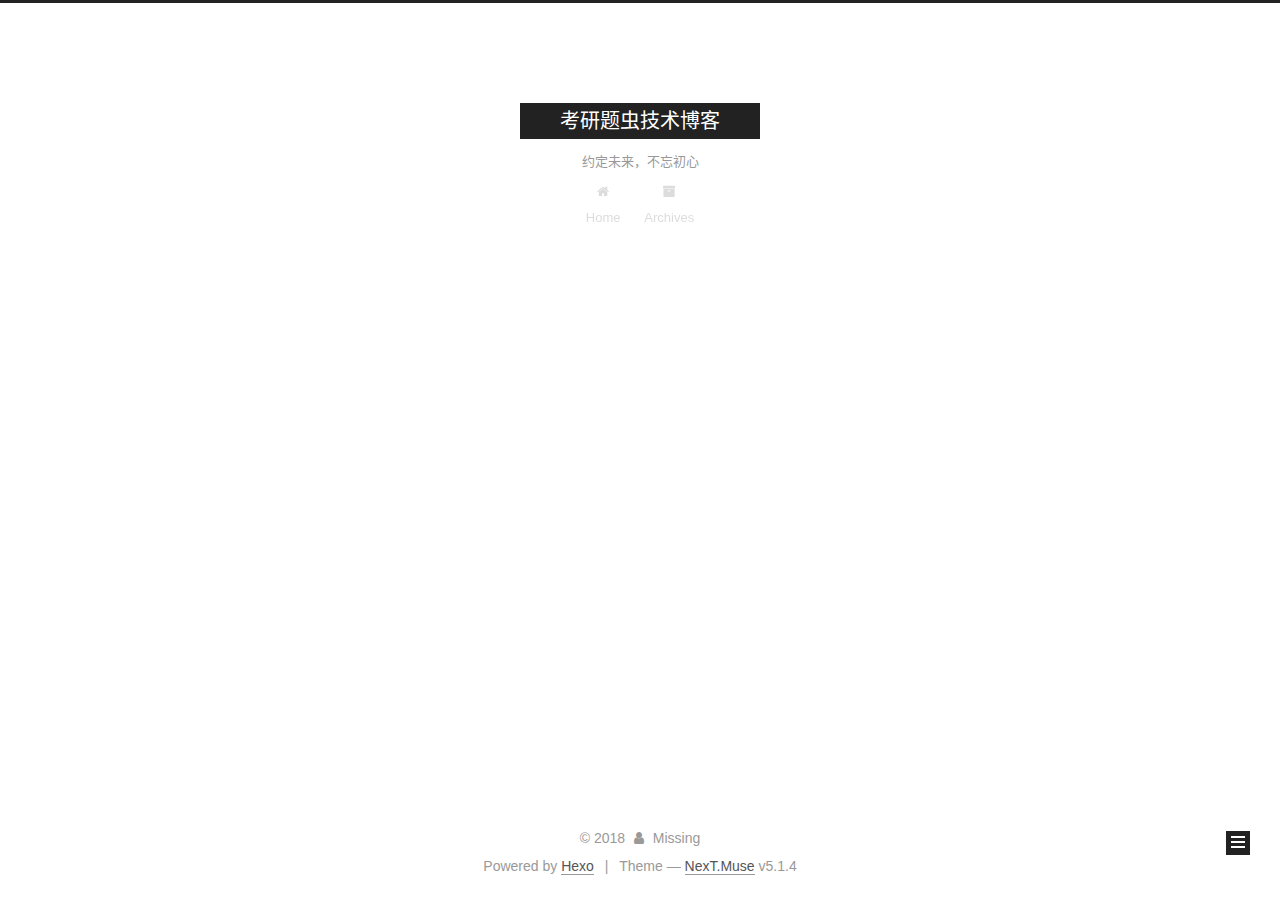
==== commit 90d209b9: "Site updated: 2018-04-18 16:44:46" ====
--- a/index.html
+++ b/index.html
@@ -303,15 +303,7 @@
       
         
           
-            <p>Welcome to <a href="https://hexo.io/" target="_blank" rel="noopener">Hexo</a>! This is your very first post. Check <a href="https://hexo.io/docs/" target="_blank" rel="noopener">documentation</a> for more info. If you get any problems when using Hexo, you can find the answer in <a href="https://hexo.io/docs/troubleshooting.html" target="_blank" rel="noopener">troubleshooting</a> or you can ask me on <a href="https://github.com/hexojs/hexo/issues" target="_blank" rel="noopener">GitHub</a>.</p>
-<h2 id="Quick-Start"><a href="#Quick-Start" class="headerlink" title="Quick Start"></a>Quick Start</h2><h3 id="Create-a-new-post"><a href="#Create-a-new-post" class="headerlink" title="Create a new post"></a>Create a new post</h3><figure class="highlight bash"><table><tr><td class="gutter"><pre><span class="line">1</span><br></pre></td><td class="code"><pre><span class="line">$ hexo new <span class="string">"My New Post"</span></span><br></pre></td></tr></table></figure>
-<p>More info: <a href="https://hexo.io/docs/writing.html" target="_blank" rel="noopener">Writing</a></p>
-<h3 id="Run-server"><a href="#Run-server" class="headerlink" title="Run server"></a>Run server</h3><figure class="highlight bash"><table><tr><td class="gutter"><pre><span class="line">1</span><br></pre></td><td class="code"><pre><span class="line">$ hexo server</span><br></pre></td></tr></table></figure>
-<p>More info: <a href="https://hexo.io/docs/server.html" target="_blank" rel="noopener">Server</a></p>
-<h3 id="Generate-static-files"><a href="#Generate-static-files" class="headerlink" title="Generate static files"></a>Generate static files</h3><figure class="highlight bash"><table><tr><td class="gutter"><pre><span class="line">1</span><br></pre></td><td class="code"><pre><span class="line">$ hexo generate</span><br></pre></td></tr></table></figure>
-<p>More info: <a href="https://hexo.io/docs/generating.html" target="_blank" rel="noopener">Generating</a></p>
-<h3 id="Deploy-to-remote-sites"><a href="#Deploy-to-remote-sites" class="headerlink" title="Deploy to remote sites"></a>Deploy to remote sites</h3><figure class="highlight bash"><table><tr><td class="gutter"><pre><span class="line">1</span><br></pre></td><td class="code"><pre><span class="line">$ hexo deploy</span><br></pre></td></tr></table></figure>
-<p>More info: <a href="https://hexo.io/docs/deployment.html" target="_blank" rel="noopener">Deployment</a></p>
+            <p>考研题虫是服务于广大教育学考研学子的App。<br>考生可以随时随地在App上在线答题。<br>App内部包含统考真题和非统考各大高校真题，及对应习题。<br>技术邮箱:<a href="mailto:2519084725@qq.com" target="_blank" rel="noopener">2519084725@qq.com</a><br>联系电话:18519752484</p>
 
           
         
--- a/css/main.css
+++ b/css/main.css
@@ -1822,7 +1822,7 @@
   width: 4px;
   height: 4px;
   border-radius: 50%;
-  background: #96e34d;
+  background: #a6f9ff;
 }
 .links-of-blogroll {
   font-size: 13px;
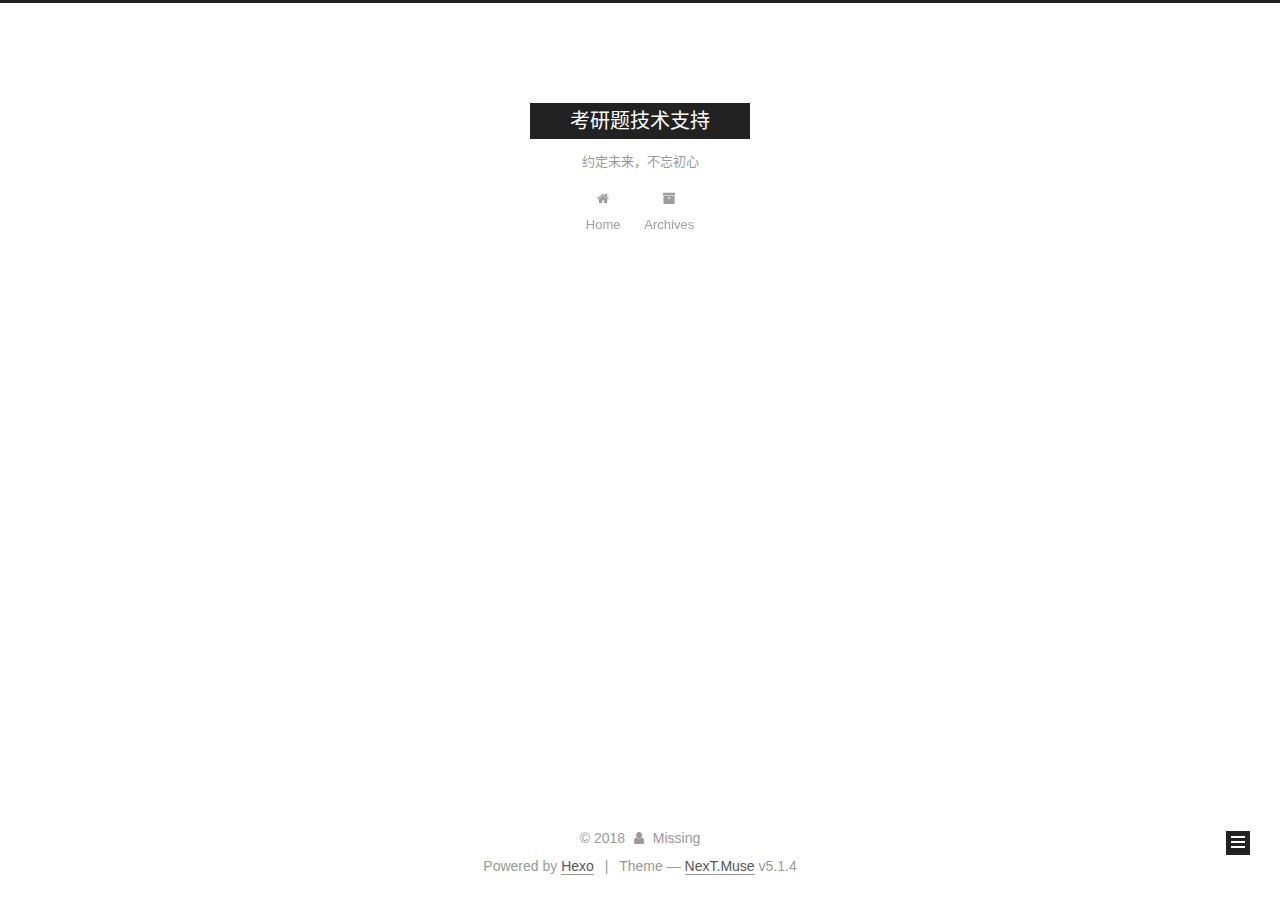
==== commit face70e9: "Site updated: 2018-04-23 15:31:07" ====
--- a/index.html
+++ b/index.html
@@ -81,13 +81,13 @@
 
 <meta name="description" content="专注于教育学考研的App，你值得拥有！">
 <meta property="og:type" content="website">
-<meta property="og:title" content="考研题虫技术博客">
+<meta property="og:title" content="考研题技术支持">
 <meta property="og:url" content="http://yoursite.com/index.html">
-<meta property="og:site_name" content="考研题虫技术博客">
+<meta property="og:site_name" content="考研题技术支持">
 <meta property="og:description" content="专注于教育学考研的App，你值得拥有！">
 <meta property="og:locale" content="zh-cn">
 <meta name="twitter:card" content="summary">
-<meta name="twitter:title" content="考研题虫技术博客">
+<meta name="twitter:title" content="考研题技术支持">
 <meta name="twitter:description" content="专注于教育学考研的App，你值得拥有！">
 
 
@@ -124,7 +124,7 @@
 
 
 
-  <title>考研题虫技术博客</title>
+  <title>考研题技术支持</title>
   
 
 
@@ -155,7 +155,7 @@
     <div class="custom-logo-site-title">
       <a href="/"  class="brand" rel="start">
         <span class="logo-line-before"><i></i></span>
-        <span class="site-title">考研题虫技术博客</span>
+        <span class="site-title">考研题技术支持</span>
         <span class="logo-line-after"><i></i></span>
       </a>
     </div>
@@ -241,7 +241,7 @@
     </span>
 
     <span hidden itemprop="publisher" itemscope itemtype="http://schema.org/Organization">
-      <meta itemprop="name" content="考研题虫技术博客">
+      <meta itemprop="name" content="考研题技术支持">
     </span>
 
     
@@ -251,7 +251,7 @@
         
           <h1 class="post-title" itemprop="name headline">
                 
-                <a class="post-title-link" href="/2018/04/18/hello-world/" itemprop="url">考研题虫App技术支持</a></h1>
+                <a class="post-title-link" href="/2018/04/18/hello-world/" itemprop="url">考研题App技术支持</a></h1>
         
 
         <div class="post-meta">
@@ -303,7 +303,7 @@
       
         
           
-            <p>考研题虫是服务于广大教育学考研学子的App。<br>考生可以随时随地在App上在线答题。<br>App内部包含统考真题和非统考各大高校真题，及对应习题。<br>技术邮箱:<a href="mailto:2519084725@qq.com" target="_blank" rel="noopener">2519084725@qq.com</a><br>联系电话:18519752484</p>
+            <p>考研题是服务于广大教育学考研学子的App。<br>考生可以随时随地在App上在线答题。<br>App内部包含统考真题和非统考各大高校真题，及对应习题。<br>技术邮箱:<a href="mailto:2519084725@qq.com" target="_blank" rel="noopener">2519084725@qq.com</a><br>联系电话:18519752484</p>
 
           
         
--- a/css/main.css
+++ b/css/main.css
@@ -1822,7 +1822,7 @@
   width: 4px;
   height: 4px;
   border-radius: 50%;
-  background: #a6f9ff;
+  background: #ffd54f;
 }
 .links-of-blogroll {
   font-size: 13px;
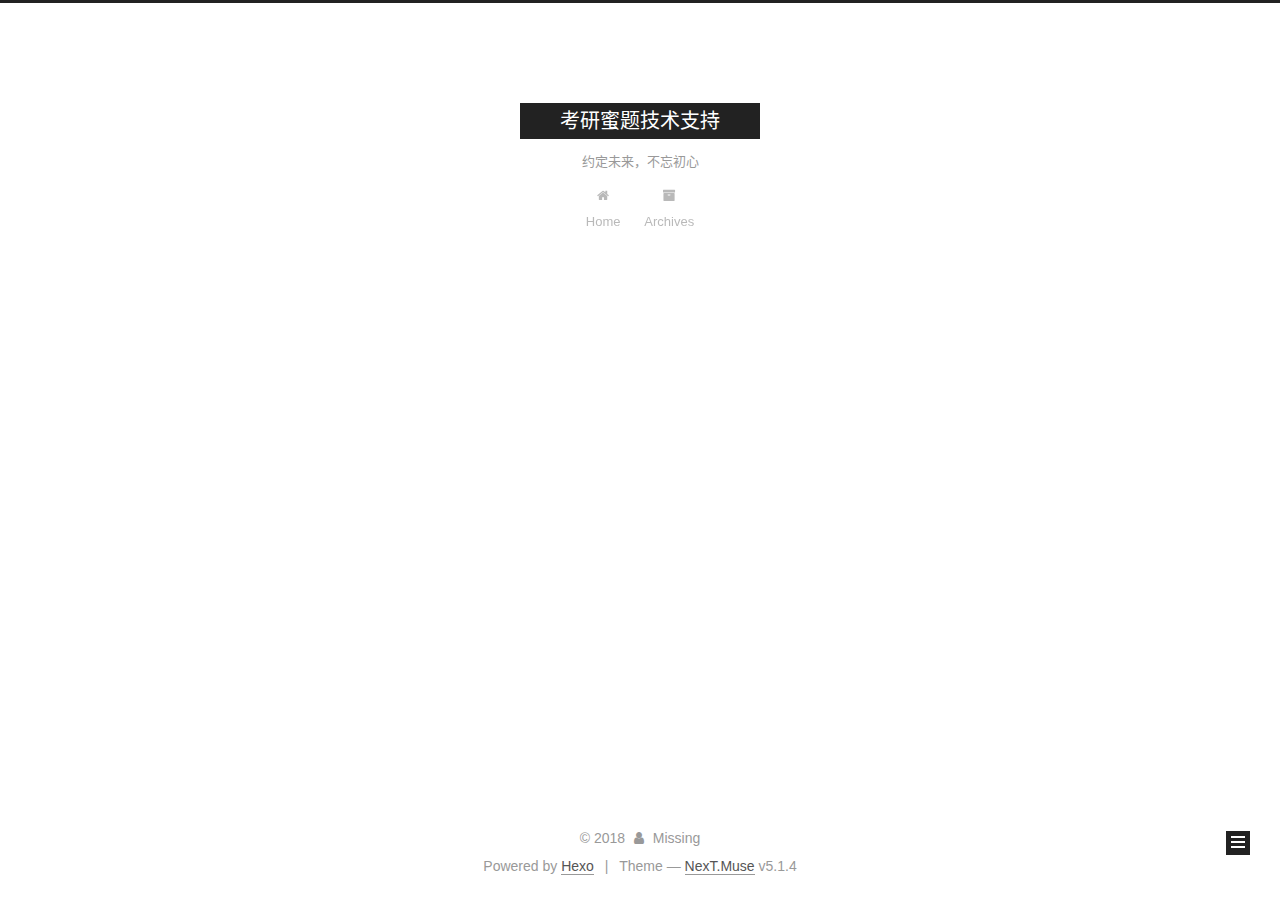
==== commit 75d53e03: "Site updated: 2018-04-27 09:51:00" ====
--- a/index.html
+++ b/index.html
@@ -81,13 +81,13 @@
 
 <meta name="description" content="专注于教育学考研的App，你值得拥有！">
 <meta property="og:type" content="website">
-<meta property="og:title" content="考研题技术支持">
+<meta property="og:title" content="考研蜜题技术支持">
 <meta property="og:url" content="http://yoursite.com/index.html">
-<meta property="og:site_name" content="考研题技术支持">
+<meta property="og:site_name" content="考研蜜题技术支持">
 <meta property="og:description" content="专注于教育学考研的App，你值得拥有！">
 <meta property="og:locale" content="zh-cn">
 <meta name="twitter:card" content="summary">
-<meta name="twitter:title" content="考研题技术支持">
+<meta name="twitter:title" content="考研蜜题技术支持">
 <meta name="twitter:description" content="专注于教育学考研的App，你值得拥有！">
 
 
@@ -124,7 +124,7 @@
 
 
 
-  <title>考研题技术支持</title>
+  <title>考研蜜题技术支持</title>
   
 
 
@@ -155,7 +155,7 @@
     <div class="custom-logo-site-title">
       <a href="/"  class="brand" rel="start">
         <span class="logo-line-before"><i></i></span>
-        <span class="site-title">考研题技术支持</span>
+        <span class="site-title">考研蜜题技术支持</span>
         <span class="logo-line-after"><i></i></span>
       </a>
     </div>
@@ -241,7 +241,7 @@
     </span>
 
     <span hidden itemprop="publisher" itemscope itemtype="http://schema.org/Organization">
-      <meta itemprop="name" content="考研题技术支持">
+      <meta itemprop="name" content="考研蜜题技术支持">
     </span>
 
     
@@ -251,7 +251,7 @@
         
           <h1 class="post-title" itemprop="name headline">
                 
-                <a class="post-title-link" href="/2018/04/18/hello-world/" itemprop="url">考研题App技术支持</a></h1>
+                <a class="post-title-link" href="/2018/04/18/hello-world/" itemprop="url">考研蜜题App技术支持</a></h1>
         
 
         <div class="post-meta">
@@ -303,7 +303,7 @@
       
         
           
-            <p>考研题是服务于广大教育学考研学子的App。<br>考生可以随时随地在App上在线答题。<br>App内部包含统考真题和非统考各大高校真题，及对应习题。<br>技术邮箱:<a href="mailto:2519084725@qq.com" target="_blank" rel="noopener">2519084725@qq.com</a><br>联系电话:18519752484</p>
+            <p>考研蜜题是服务于广大教育学考研学子的App。<br>考生可以随时随地在App上在线答题。<br>App内部包含统考真题和非统考各大高校真题，及对应习题。<br>技术邮箱:<a href="mailto:2519084725@qq.com" target="_blank" rel="noopener">2519084725@qq.com</a><br>联系电话:18519752484</p>
 
           
         
--- a/css/main.css
+++ b/css/main.css
@@ -1822,7 +1822,7 @@
   width: 4px;
   height: 4px;
   border-radius: 50%;
-  background: #ffd54f;
+  background: #14d636;
 }
 .links-of-blogroll {
   font-size: 13px;
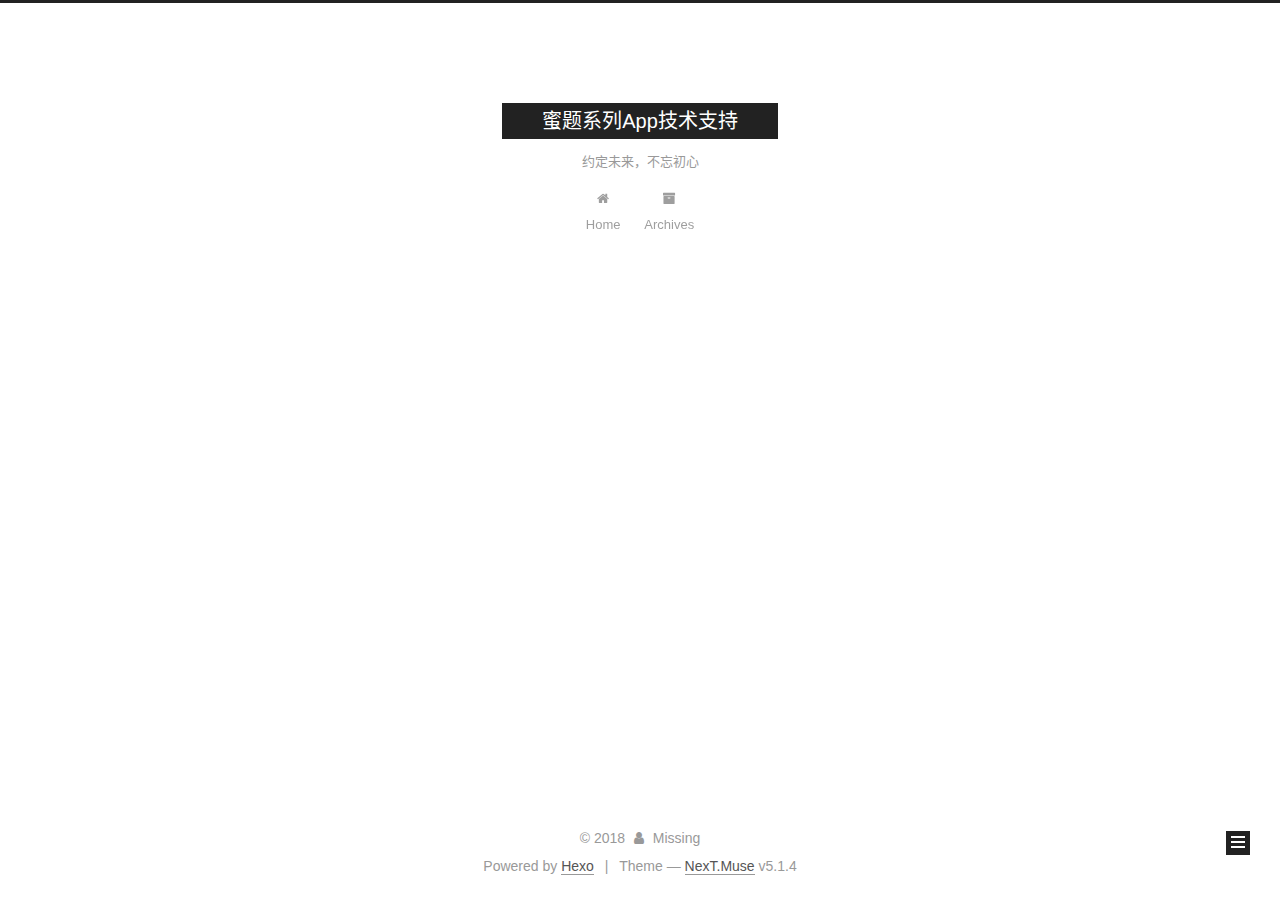
==== commit 01af4eb4: "Site updated: 2018-05-07 16:54:03" ====
--- a/index.html
+++ b/index.html
@@ -79,16 +79,16 @@
 
 
 
-<meta name="description" content="专注于教育学考研的App，你值得拥有！">
+<meta name="description" content="专注考研系列产品的App，你值得拥有！">
 <meta property="og:type" content="website">
-<meta property="og:title" content="考研蜜题技术支持">
+<meta property="og:title" content="蜜题系列App技术支持">
 <meta property="og:url" content="http://yoursite.com/index.html">
-<meta property="og:site_name" content="考研蜜题技术支持">
-<meta property="og:description" content="专注于教育学考研的App，你值得拥有！">
+<meta property="og:site_name" content="蜜题系列App技术支持">
+<meta property="og:description" content="专注考研系列产品的App，你值得拥有！">
 <meta property="og:locale" content="zh-cn">
 <meta name="twitter:card" content="summary">
-<meta name="twitter:title" content="考研蜜题技术支持">
-<meta name="twitter:description" content="专注于教育学考研的App，你值得拥有！">
+<meta name="twitter:title" content="蜜题系列App技术支持">
+<meta name="twitter:description" content="专注考研系列产品的App，你值得拥有！">
 
 
 
@@ -124,7 +124,7 @@
 
 
 
-  <title>考研蜜题技术支持</title>
+  <title>蜜题系列App技术支持</title>
   
 
 
@@ -155,7 +155,7 @@
     <div class="custom-logo-site-title">
       <a href="/"  class="brand" rel="start">
         <span class="logo-line-before"><i></i></span>
-        <span class="site-title">考研蜜题技术支持</span>
+        <span class="site-title">蜜题系列App技术支持</span>
         <span class="logo-line-after"><i></i></span>
       </a>
     </div>
@@ -241,7 +241,7 @@
     </span>
 
     <span hidden itemprop="publisher" itemscope itemtype="http://schema.org/Organization">
-      <meta itemprop="name" content="考研蜜题技术支持">
+      <meta itemprop="name" content="蜜题系列App技术支持">
     </span>
 
     
@@ -251,7 +251,7 @@
         
           <h1 class="post-title" itemprop="name headline">
                 
-                <a class="post-title-link" href="/2018/04/18/hello-world/" itemprop="url">考研蜜题App技术支持</a></h1>
+                <a class="post-title-link" href="/2018/04/18/hello-world/" itemprop="url">蜜题系列App技术支持</a></h1>
         
 
         <div class="post-meta">
@@ -303,7 +303,7 @@
       
         
           
-            <p>考研蜜题是服务于广大教育学考研学子的App。<br>考生可以随时随地在App上在线答题。<br>App内部包含统考真题和非统考各大高校真题，及对应习题。<br>技术邮箱:<a href="mailto:2519084725@qq.com" target="_blank" rel="noopener">2519084725@qq.com</a><br>联系电话:18519752484</p>
+            <p>蜜题系列App是服务于广大考研及四六级学子的App。<br>考生可以随时随地在App上在线答题。<br>考研系列App内部包含历年考研统考真题和非统考各大高校真题，及对应习题。<br>目前及在开发系列有 蜜题教育学、蜜题心理学、蜜题考研政治、蜜题四六、蜜题六级等App。<br>技术邮箱:<a href="mailto:2519084725@qq.com" target="_blank" rel="noopener">2519084725@qq.com</a><br>联系电话:18519752484</p>
 
           
         
@@ -375,7 +375,7 @@
           <div class="site-author motion-element" itemprop="author" itemscope itemtype="http://schema.org/Person">
             
               <p class="site-author-name" itemprop="name">Missing</p>
-              <p class="site-description motion-element" itemprop="description">专注于教育学考研的App，你值得拥有！</p>
+              <p class="site-description motion-element" itemprop="description">专注考研系列产品的App，你值得拥有！</p>
           </div>
 
           <nav class="site-state motion-element">
--- a/css/main.css
+++ b/css/main.css
@@ -1822,7 +1822,7 @@
   width: 4px;
   height: 4px;
   border-radius: 50%;
-  background: #14d636;
+  background: #ffe20f;
 }
 .links-of-blogroll {
   font-size: 13px;
